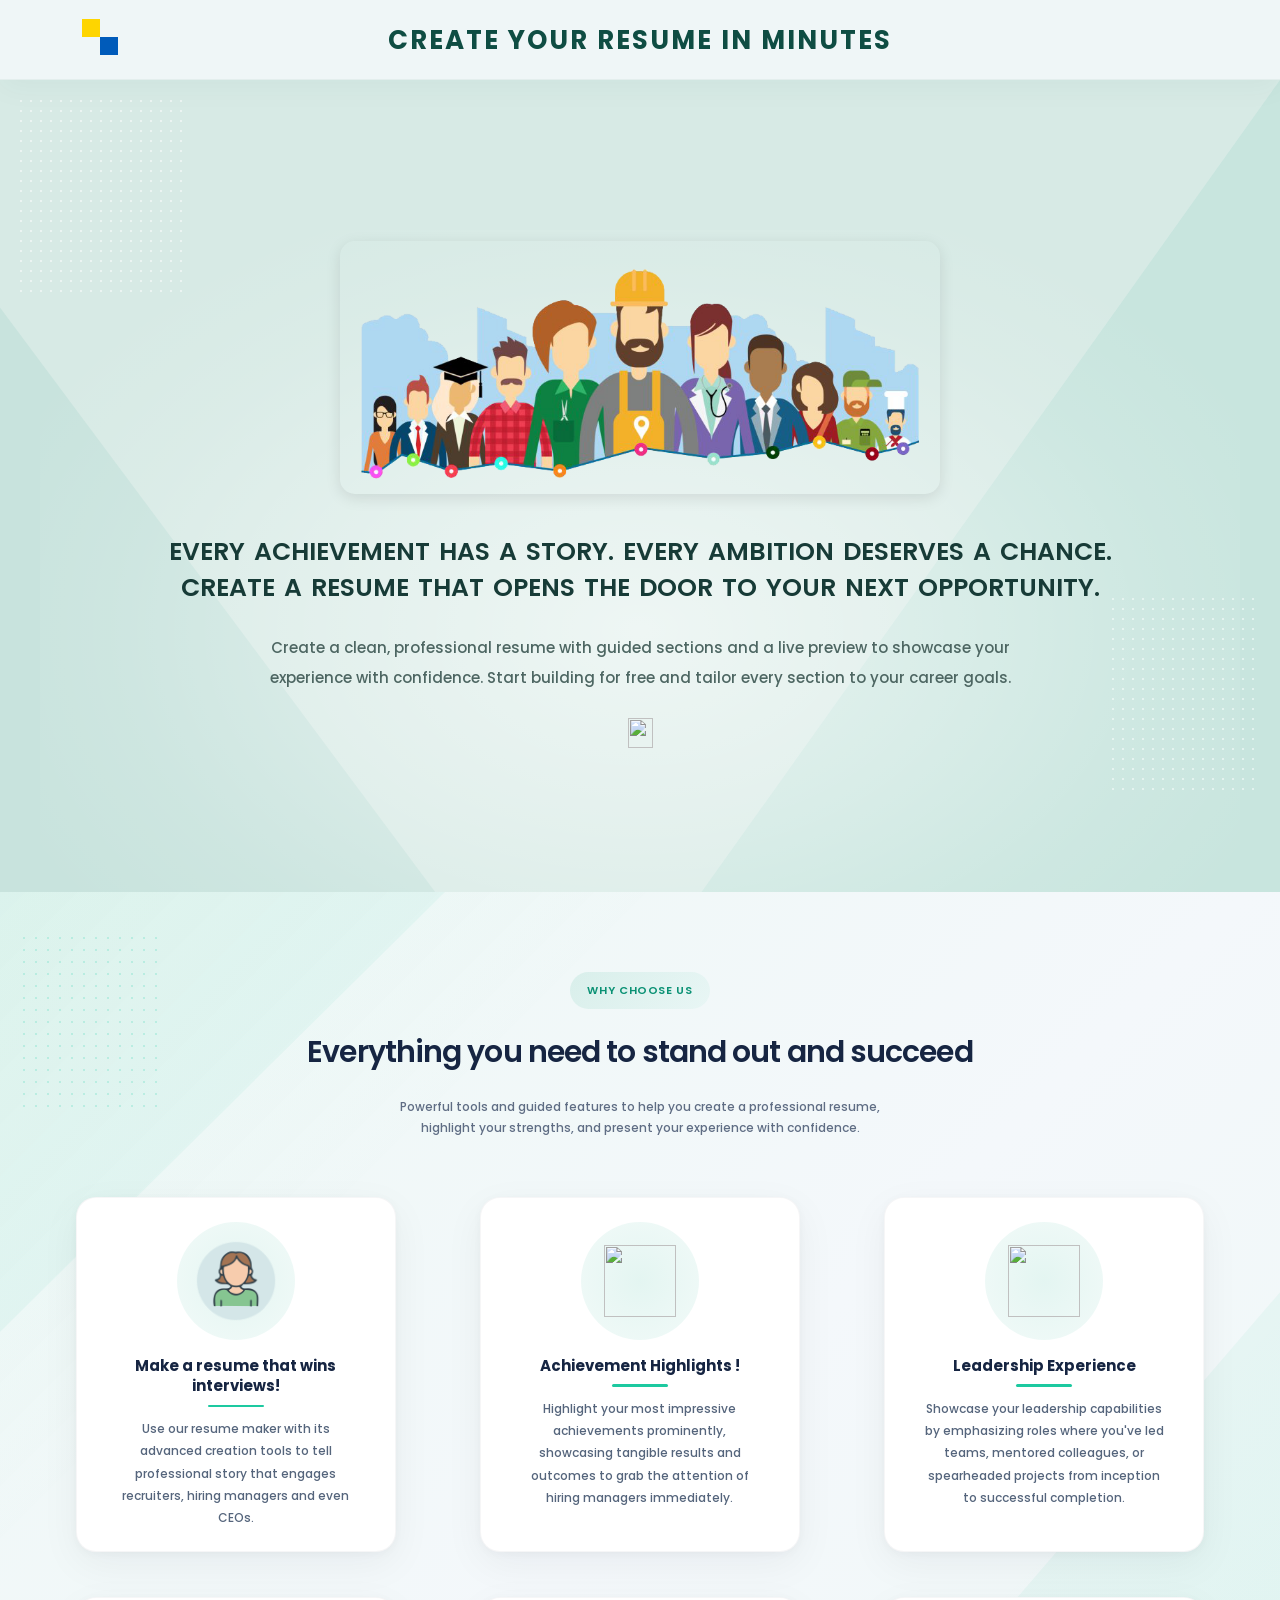
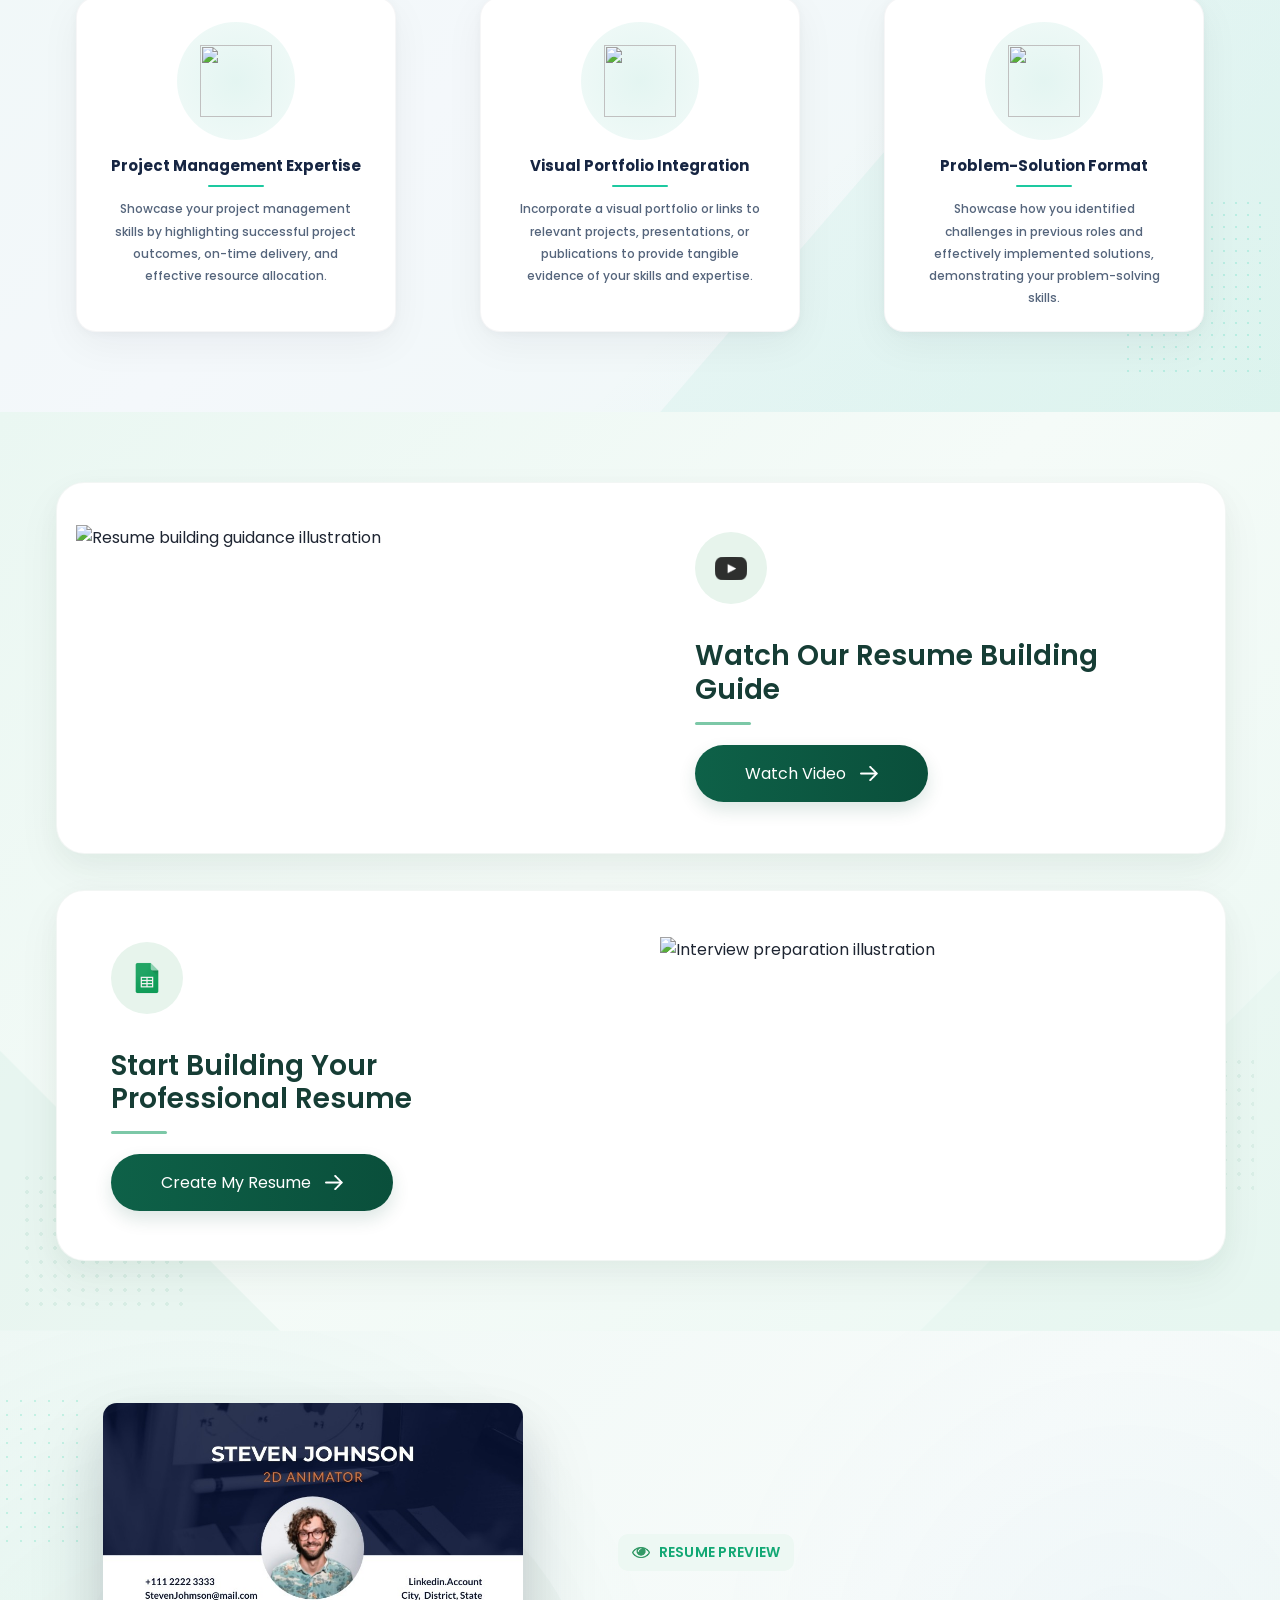
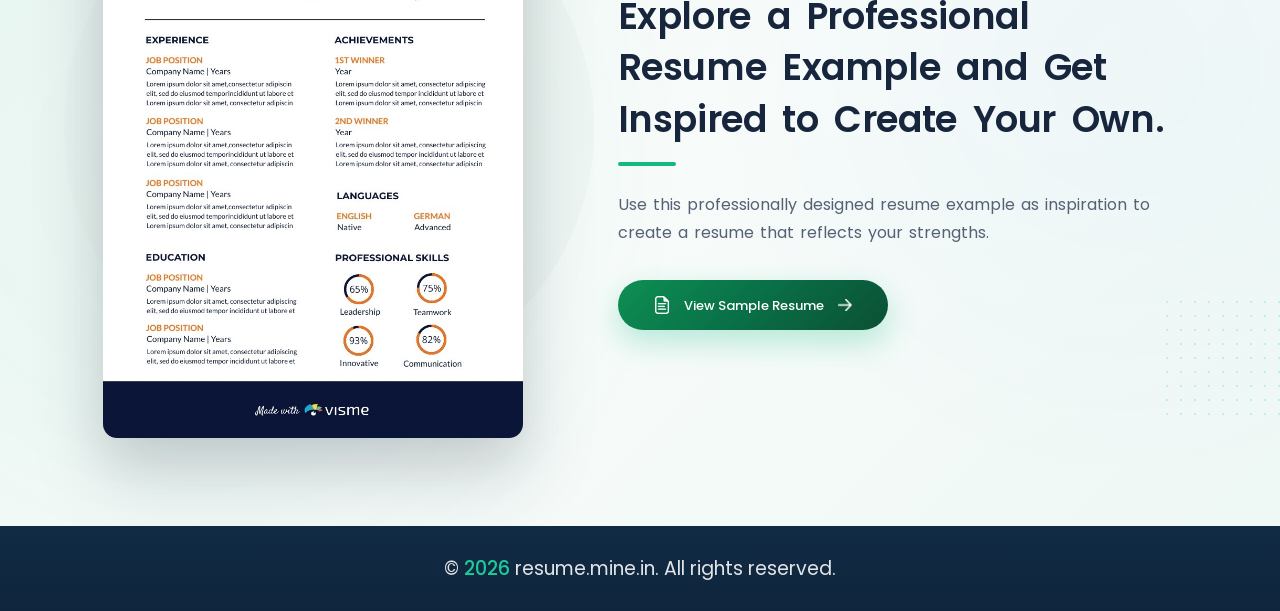
==== index.html @ cfafa951 "feat: upgrade HTML content to production level" ====
<!doctype html>
<html>
  <head>
    <meta charset="utf-8" />
    <meta http-equiv="X-UA-Compatible" content="IE=edge" />
    <title>Home Page</title>
    <meta name="description" content="" />
    <meta name="viewport" content="width=device-width, initial-scale=1" />
    <link rel="stylesheet" href="./css/main.css" />
    <link rel="icon" href="./assets/logoforcv.png" type="image/x-icon" />
  </head>

  <body>
    <nav class="navbar bg-white">
      <div class="container">
        <div class="navbar-content">
          <div class="brand-and-toggler">
            <div class="spinner"></div>

            <h6 class="text-uppercase">Create Your Resume in Minutes</h6>

            <!-- <a href="index.html" class="navbar-brand">
              <img
                src="https://cdn4.iconfinder.com/data/icons/staff-management-vol-1/72/34-512.png"
                alt=""
                class="navbar-brand-icon"
              />
              <span class="navbar-brand-text">See We Crafter</span>
            </a> -->
          </div>
        </div>
      </div>
    </nav>

    <header class="header bg-bright" id="header">
      <div class="header-dot-left"></div>

      <div class="header-dot-right"></div>
      <div class="container">
        <div class="header-content text-center">
          <img class="hero-image" src="./assets/Employment.png" />
          <h1 class="lg-title">
            Every achievement has a story. Every ambition deserves a chance.
            Create a resume that opens the door to your next opportunity.
          </h1>
          <p class="text-dark fs-18">
            Create a clean, professional resume with guided sections and a live
            preview to showcase your experience with confidence. Start building
            for free and tailor every section to your career goals.
          </p>
          <img
            class="scroll"
            src="https://cdn1.iconfinder.com/data/icons/downloads-3/32/downloads-03-512.png"
          />
        </div>
      </div>
    </header>

    <div class="section-two bg-bright">
      <div class="section-dots dots-top-left"></div>
      <div class="section-dots dots-bottom-right"></div>

      <div class="section-shape shape-top-left"></div>
      <div class="section-shape shape-bottom-right"></div>

      <div class="container">
        <div class="section-two-content">
          <div class="section-heading">
            <span class="section-badge1"> WHY CHOOSE US </span>

            <h2 class="section-title">
              Everything you need to stand out and succeed
            </h2>

            <p class="section-description">
              Powerful tools and guided features to help you create a
              professional resume, highlight your strengths, and present your
              experience with confidence.
            </p>
          </div>
          <div class="section-items">
            <div class="section-item">
              <div class="section-item-icon">
                <!-- src="https://pngimg.com/uploads/cv/cv_PNG1.png" -->
                <img
                  class="womenprofile"
                  src="./assets/womenprofile.png"
                  alt="Resume illustration"
                />
              </div>

              <h5 class="section-item-title">
                Make a resume that wins interviews!
              </h5>

              <span class="section-item-divider"></span>

              <p class="text">
                Use our resume maker with its advanced creation tools to tell
                professional story that engages recruiters, hiring managers and
                even CEOs.
              </p>
            </div>

            <div class="section-item">
              <div class="section-item-icon">
                <img
                  src="https://static.vecteezy.com/system/resources/previews/023/985/122/original/medal-award-cartoon-cute-isolated-clipart-free-png.png"
                  alt=""
                />
              </div>
              <h5 class="section-item-title">Achievement Highlights !</h5>
              <span class="section-item-divider"></span>
              <p class="text">
                Highlight your most impressive achievements prominently,
                showcasing tangible results and outcomes to grab the attention
                of hiring managers immediately.
              </p>
            </div>

            <div class="section-item">
              <div class="section-item-icon">
                <img
                  src="https://images.vexels.com/media/users/3/153943/isolated/preview/2ca54eb4eab7771602ad89004828b66a-team-leadership-icon-by-vexels.png"
                  alt=""
                />
              </div>
              <h5 class="section-item-title">Leadership Experience</h5>
              <span class="section-item-divider"></span>
              <p class="text">
                Showcase your leadership capabilities by emphasizing roles where
                you've led teams, mentored colleagues, or spearheaded projects
                from inception to successful completion.
              </p>
            </div>
            <div class="section-item">
              <div class="section-item-icon">
                <img
                  src="https://th.bing.com/th/id/R.c8d4fee72701290767f38676139a88f9?rik=YytBFJgCDyr7CA&riu=http%3a%2f%2faeroarts.co.uk%2fwp-content%2fuploads%2f2019%2f10%2fproject-icon.png&ehk=rWv5g5aiHV0DiI0QcaIPGwZpFT1T4onnOBEoG2nv8SI%3d&risl=&pid=ImgRaw&r=0"
                  alt=""
                />
              </div>
              <h5 class="section-item-title">Project Management Expertise</h5>
              <span class="section-item-divider"></span>
              <p class="text">
                Showcase your project management skills by highlighting
                successful project outcomes, on-time delivery, and effective
                resource allocation.
              </p>
            </div>
            <div class="section-item">
              <div class="section-item-icon">
                <img
                  src="https://clipartspub.com/images/boy-clipart-transparent-background-1.png"
                  alt=""
                />
              </div>
              <h5 class="section-item-title">Visual Portfolio Integration</h5>
              <span class="section-item-divider"></span>
              <p class="text">
                Incorporate a visual portfolio or links to relevant projects,
                presentations, or publications to provide tangible evidence of
                your skills and expertise.
              </p>
            </div>
            <div class="section-item">
              <div class="section-item-icon">
                <img
                  src="https://cdn-icons-png.flaticon.com/512/6487/6487594.png"
                  alt=""
                />
              </div>
              <h5 class="section-item-title">Problem-Solution Format</h5>
              <span class="section-item-divider"></span>
              <p class="text">
                Showcase how you identified challenges in previous roles and
                effectively implemented solutions, demonstrating your
                problem-solving skills.
              </p>
            </div>
          </div>
        </div>
      </div>
    </div>

    <section class="section-one">
      <div class="section-one-decoration">
        <span class="dots dots-left"></span>
        <span class="dots dots-right"></span>
        <span class="triangle triangle-left"></span>
        <span class="triangle triangle-right"></span>
      </div>
      <div class="container">
        <div class="section-one-grid">
          <!-- =========================
           TOP LEFT : Illustration
      ========================== -->
          <div class="top-left">
            <img
              src="https://i.pinimg.com/originals/95/04/d5/9504d55bc683793384ffcb512b676232.png"
              class="one"
              alt="Resume building guidance illustration"
            />
          </div>

          <!-- =========================
           TOP RIGHT : Content
      ========================== -->
          <div class="top-right">
            <!-- Video Badge -->
            <div class="section-badge">
              <!-- Place your downloaded VIDEO PLAY icon here -->
              <img
                src="assets/videologo.png"
                alt="Video Guidance"
                class="badge-icon"
              />
            </div>

            <h2 class="section-one-title">Watch Our Resume Building Guide</h2>

            <div class="section-divider"></div>

            <a
              href="https://youtu.be/y8YH0Qbu5h4?si=_UuaQJOXaXoAQzTB"
              class="btn btn-secondary"
            >
              Watch Video
            </a>
          </div>

          <!-- =========================
           BOTTOM LEFT : Content
      ========================== -->
          <div class="bottom-left">
            <!-- Resume Badge -->
            <div class="section-badge">
              <!-- Place your downloaded DOCUMENT icon here -->
              <img
                src="assets/file.png"
                alt="Resume Builder"
                class="badge-icon"
              />
            </div>

            <h3 class="section-one-subtitle">
              Start Building Your Professional Resume
            </h3>

            <div class="section-divider"></div>

            <a href="resume.html" class="btn btn-primary"> Create My Resume </a>
          </div>

          <!-- =========================
           BOTTOM RIGHT : Illustration
      ========================== -->
          <div class="bottom-right">
            <img
              src="https://th.bing.com/th/id/R.f53ac4bce57b61ee9e1de95817a565ce?rik=GbV2X9hhQOum1A&riu=http%3a%2f%2fclipart-library.com%2fnewhp%2fkissclipart-group-interview-clipart-job-interview-5fa4714ee19c282d.png&ehk=ZgWppFaLAt1qVVPVYLHT0Px06czZ%2fzUZTJ3z4uNRjyA%3d&risl=&pid=ImgRaw&r=0"
              class="two"
              alt="Interview preparation illustration"
            />
          </div>
        </div>
      </div>
    </section>

    <div class="final">
      <span class="resume-glow"></span>
      <div class="final-image">
        <img src="./assets/checkyy.png" alt="Resume Preview" />
      </div>

      <div class="final-content">
        <span class="preview-badge">
          <img
            class="preview-eye-icon"
            src="./assets/greeneye.png"
            alt=""
            aria-hidden="true"
          />
          Resume Preview
        </span>

        <h3>
          Explore a Professional Resume Example and Get Inspired to Create Your
          Own.
        </h3>

        <span class="title-line"></span>

        <p>
          Use this professionally designed resume example as inspiration to
          create a resume that reflects your strengths.
        </p>

        <a href="#" class="preview-btn">
          <img
            class="preview-file-icon"
            src="./assets/whitefileicon.png"
            alt=""
            aria-hidden="true"
          />

          <span>View Sample Resume</span>

          <img
            class="preview-arrow-icon"
            src="./assets/white-arrow.png"
            alt=""
            aria-hidden="true"
          />
        </a>
      </div>
    </div>

    <footer class="footer bg-dark">
      <div class="container">
        <div class="footer-content text-center">
          <p class="fs-15">
            &copy; <span class="footer-year">2026</span>
            <span>resume.mine.in</span>. All rights reserved.
          </p>
        </div>
      </div>
    </footer>
  </body>
</html>
---- css/main.css ----
@import url("https://fonts.googleapis.com/css2?family=Manrope:wght@200;300;400;500;600;700;800&family=Poppins:ital,wght@0,100;0,200;0,300;0,400;0,500;0,600;0,700;0,800;0,900;1,100;1,200;1,300;1,400;1,500;1,600;1,700;1,800;1,900&display=swap");
:root {
  --clr-blue: #1a91f0;
  --clr-blue-mid: #1170cd;
  --clr-blue-dark: #1a1c6a;
  --clr-white: #fff;
  --clr-bright: #eff2f9;
  --clr-dark: #1e2532;
  --clr-black: #000;
  --clr-grey: #656e83;
  --clr-green: #084c41;
  --clr-primary-gradient: linear-gradient(135deg, #1a91f0, #1170cd);
  --clr-secondary-gradient: linear-gradient(135deg, #ff9a9e, #fad0c4);
  --font-poppins: "Poppins", sans-serif;
  --font-manrope: "Manrope", sans-serif;
  --transition: all 300ms ease-in-out;
  --box-shadow: 0 4px 15px rgba(0, 0, 0, 0.1);
}

body {
  background-color: red;
}

* {
  padding: 0;
  margin: 0;
  box-sizing: border-box;
}

html {
  font-size: 10px;
}

body {
  font-size: 1.6rem;
  font-family: var(--font-poppins);
  background-color: var(--clr-bright);
  color: var(--clr-dark);
}

/* Chrome, Edge, Safari */
::-webkit-scrollbar {
  width: 8px;
}

::-webkit-scrollbar-track {
  background: #f2f2f2;
}

::-webkit-scrollbar-thumb {
  background: #7d7d7d;
  border-radius: 10px;
}

::-webkit-scrollbar-thumb:hover {
  background: #555;
}

/* Basic Element Styles */
button,
img,
a {
  border: none;
  background: none;
  outline: none;
  text-decoration: none;
  cursor: pointer;
}

button,
a {
  display: inline-block;
  padding: 1rem 2rem;
  border-radius: 4px;
  transition: var(--transition);
  font-family: var(--font-poppins);
}

img {
  max-width: 100%;
  display: block;
  transition: transform 0.5s ease;
}

img:hover {
  transform: scale(1.05);
}

a:hover,
button:hover {
  transform: translateY(-2px);
}

/* Text Styles */
.text-blue {
  color: var(--clr-blue);
}

.text-blue-mid {
  color: var(--clr-blue-mid);
}

.text-blue-dark {
  color: var(--clr-blue-dark);
}

.text-bright {
  color: var(--clr-bright);
}

.text-dark {
  color: var(--clr-dark);
}

.text-grey {
  color: var(--clr-grey);
}

.text-white {
  color: var(--clr-white);
}

/* Backgrounds */
.bg-primary {
  background: var(--clr-primary-gradient);
}

.bg-secondary {
  background: var(--clr-secondary-gradient);
}

.bg-dark {
  background-color: var(--clr-dark);
}

.bg-bright {
  background-color: var(--clr-bright);
}

.bg-white {
  background: var(--clr-white);
}

.bg-black {
  background-color: var(--clr-black);
}

.bg-green {
  background-color: var(--clr-green);
}

.text-center {
  text-align: center;
}

.text-uppercase {
  text-transform: uppercase;
}

.text-lowercase {
  text-transform: lowercase;
}

.text-capitalize {
  text-transform: capitalize;
}

.fw-2 {
  font-weight: 200;
}

.fw-3 {
  font-weight: 300;
}

.fw-4 {
  font-weight: 400;
}

.fw-5 {
  font-weight: 500;
}

.fw-6 {
  font-weight: 600;
}

.fw-7 {
  font-weight: 700;
}

.fw-8 {
  font-weight: 800;
}

.fs-14 {
  font-size: 1.4rem;
}

.fs-18 {
  font-size: 1.8rem;
}

.fs-24 {
  font-size: 2.4rem;
}

.fs-37 {
  font-size: 3.7rem;
}

.ls-1 {
  letter-spacing: 0.1rem;
}

.ls-2 {
  letter-spacing: 0.2rem;
}

/* Utility Classes */
.container {
  max-width: 1200px;
  margin: 0 auto;
  padding: 0 1.6rem;
}
@media screen and (max-width: 1000px) {
  .container {
    max-width: 1000px;
  }
}

.box-shadow {
  box-shadow: var(--box-shadow);
}

.radius-4 {
  border-radius: 4px;
}

.transition {
  transition: var(--transition);
}

/* Navbar */
/* ==========================================
   NAVBAR
========================================== */
.navbar {
  height: 80px;
  display: flex;
  align-items: center;
  background: #eff6f7;
  box-shadow: 0 8px 30px rgba(15, 77, 67, 0.04);
  border-bottom: 1px solid rgba(15, 77, 67, 0.05);
  position: relative;
  z-index: 100;
}
.navbar .container {
  width: 100%;
  padding-inline: 42px;
}
.navbar .navbar-content {
  width: 100%;
}
@media screen and (max-width: 1000px) {
  .navbar {
    height: 80px;
  }
  .navbar .container {
    padding-inline: 28px;
  }
}

.brand-and-toggler {
  display: grid;
  grid-template-columns: 1fr auto 1fr;
  align-items: center;
  width: 100%;
}

.navbar-brand {
  grid-column: 3;
  justify-self: end;
  display: flex;
  align-items: center;
  gap: 12px;
  text-decoration: none;
}

.text-span {
  font-weight: 500;
}

.text-uppercase {
  grid-column: 2;
  justify-self: center;
  margin: 0;
  font-size: 26px;
  font-weight: 700;
  letter-spacing: 2px;
  text-transform: uppercase;
  color: #0f4d43;
  line-height: 1;
  transition: color 0.25s ease, transform 0.25s ease;
  cursor: pointer;
}
.text-uppercase:hover {
  color: #0c6354;
  transform: translateY(-1px);
}
@media screen and (max-width: 1000px) {
  .text-uppercase {
    font-size: 16px;
    letter-spacing: 1.5px;
  }
}

.navbar-brand-icon {
  width: 36px;
  height: 33px;
  object-fit: contain;
  flex-shrink: 0;
  transition: transform 0.3s ease;
}

.navbar-brand:hover .navbar-brand-icon {
  transform: translateY(-2px);
}

.navbar .brand-and-toggler .spinner {
  --size: 18px;
  --first-block-clr: #005bba;
  --second-block-clr: #fed500;
  --clr: #111;
  width: 42px;
  height: 42px;
  position: relative;
  display: flex;
  align-items: center;
  justify-content: center;
  grid-column: 1;
  grid-row: 1;
  justify-self: start;
}

.spinner::after,
.spinner::before {
  box-sizing: border-box;
  position: absolute;
  content: "";
  width: var(--size);
  height: var(--size);
}

.spinner::before {
  top: var(--size);
  left: var(--size);
  animation: up 2.4s cubic-bezier(0, 0, 0.24, 1.21) infinite;
  background: var(--first-block-clr);
}

.spinner::after {
  top: 0;
  left: 0;
  background: var(--second-block-clr);
  animation: down 2.4s cubic-bezier(0, 0, 0.24, 1.21) infinite;
}

@keyframes down {
  0%, 100% {
    transform: none;
  }
  25% {
    transform: translateX(100%);
  }
  50% {
    transform: translateX(100%) translateY(100%);
  }
  75% {
    transform: translateY(100%);
  }
}
@keyframes up {
  0%, 100% {
    transform: none;
  }
  25% {
    transform: translateX(-100%);
  }
  50% {
    transform: translateX(-100%) translateY(-100%);
  }
  75% {
    transform: translateY(-100%);
  }
}
.navbar-brand-text {
  font-size: 17px;
  font-weight: 510;
  color: #143f37;
  letter-spacing: 0.2px;
  transition: color 0.25s ease;
  white-space: nowrap;
}

.navbar-brand:hover .navbar-brand-text {
  color: #0b5c4f;
}

.navbar .navbar-toggler-btn {
  display: flex;
  flex-direction: column;
  justify-content: space-between;
  height: 16.5px;
  width: 25px;
}

.navbar .navbar-toggler-btn .bar {
  height: 2px;
  background: var(--clr-blue);
}

.navbar .navbar-toggler-btn:hover .bar {
  background: var(--clr-dark);
}

/* Header */
/* ==========================================
   HERO / HEADER
========================================== */
/* ==========================================================
   HEADER
========================================================== */
.header {
  position: relative;
  overflow: hidden;
  display: flex;
  justify-content: center;
  align-items: center;
  min-height: calc(100vh - 88px);
  padding: 1.5rem 2rem 0;
  isolation: isolate;
  background: #d7eae5;
}
@media screen and (max-width: 1000px) {
  .header {
    min-height: auto;
    padding: 2rem 1rem 0;
  }
}

.header::before {
  content: "";
  position: absolute;
  left: 0;
  bottom: 0;
  width: 34%;
  height: 72%;
  background: rgba(144, 201, 190, 0.22);
  clip-path: polygon(0 100%, 0 0, 100% 100%);
  z-index: 0;
}

.header::after {
  content: "";
  position: absolute;
  top: 0;
  right: 0;
  width: 47%;
  height: 104%;
  background: rgba(118, 201, 187, 0.16);
  clip-path: polygon(100% 0, 0 100%, 100% 100%);
  z-index: 0;
}

.header-dot-left {
  position: absolute;
  top: 16px;
  left: 16px;
  width: 170px;
  height: 200px;
  background-image: radial-gradient(rgba(255, 255, 255, 0.55) 1.3px, transparent 1.3px);
  background-size: 10px 10px;
  opacity: 0.9;
  pointer-events: none;
  z-index: 1;
}

.header-dot-right {
  position: absolute;
  right: 22px;
  bottom: 98px;
  width: 150px;
  height: 200px;
  background-image: radial-gradient(rgba(255, 255, 255, 0.55) 1.3px, transparent 1.3px);
  background-size: 10px 10px;
  opacity: 0.9;
  pointer-events: none;
  z-index: 1;
}

.header .header-content {
  position: relative;
  z-index: 2;
  display: flex;
  flex-direction: column;
  align-items: center;
}

.header-content::before {
  content: "";
  position: absolute;
  left: 50%;
  top: 6%;
  transform: translateX(-50%);
  width: 1200px;
  height: 800px;
  background: radial-gradient(ellipse at center, rgba(255, 255, 255, 0.52) 0%, rgba(255, 255, 255, 0.24) 42%, rgba(255, 255, 255, 0.08) 66%, transparent 82%);
  z-index: -1;
  pointer-events: none;
}

.scroll {
  background: none;
  width: 25px;
  height: 30px;
  margin-top: 2.5rem;
  margin-bottom: 1.5rem;
  cursor: pointer;
}
@media screen and (max-width: 1000px) {
  .scroll {
    display: none;
  }
}

.header .header-content {
  position: relative;
  z-index: 2;
  display: flex;
  flex-direction: column;
  align-items: center;
  width: 100%;
  padding-top: 3.5rem;
  padding-bottom: 3rem;
}
@media screen and (max-width: 1000px) {
  .header .header-content {
    padding-top: 2.5rem;
  }
}

.header-content::before {
  background: radial-gradient(ellipse at center, rgba(255, 255, 255, 0.58) 0%, rgba(255, 255, 255, 0.3) 38%, rgba(255, 255, 255, 0.1) 62%, transparent 82%);
}

.header h1 {
  max-width: 950px;
  margin: 0 auto 2.8rem;
  font-size: clamp(1.5rem, 3vw, 2.5rem);
  line-height: 1.42;
  font-weight: 530;
  letter-spacing: -0.4;
  word-spacing: 3px;
  text-transform: uppercase;
  color: #173b37;
}

.header .hero-image {
  display: flex;
  position: relative;
  margin-bottom: 4rem;
  max-width: 600px;
  width: 100%;
  background: white;
  background: transparent;
  margin-top: 1.2rem;
  border-radius: 15px;
  box-shadow: var(--box-shadow);
  transition: transform 0.35s ease, box-shadow 0.35s ease;
}
.header .hero-image:hover {
  transform: translateY(-3px);
  box-shadow: 0 32px 70px rgba(39, 74, 63, 0.16);
}
.header .hero-image {
  cursor: pointer;
}
@media screen and (max-width: 1000px) {
  .header .hero-image {
    width: 390px;
    left: 0;
    top: 0;
    bottom: 0;
    position: relative;
    margin-bottom: 120px;
  }
}

.header p {
  max-width: 800px;
  margin: 0 auto;
  font-size: 1.5rem;
  line-height: 2;
  color: #4d6662;
  font-weight: 420;
}

.header h3 {
  color: rgb(100, 112, 92);
  font-size: 20px;
  position: relative;
  left: 450px;
}

/* Buttons */
/* Section One */
/* ==========================
   Section One
========================== */
/* ======================================================
   SECTION ONE
====================================================== */
.section-one {
  position: relative;
  overflow: hidden;
  padding: 7rem 0;
  background: linear-gradient(135deg, #eaf7f2 0%, #f5fbf8 48%, #ebf8f3 100%), radial-gradient(circle at 12% 18%, rgba(191, 229, 216, 0.68), transparent 34%), radial-gradient(circle at 88% 72%, rgba(210, 236, 225, 0.46), transparent 32%);
}
@media screen and (max-width: 1000px) {
  .section-one {
    padding: 6rem 0;
  }
}

/* ======================================================
   Trinagle
====================================================== */
.triangle-left,
.triangle-right {
  position: absolute;
  pointer-events: none;
  z-index: 0;
}

.triangle-left {
  left: 0;
  bottom: 0;
  width: 280px;
  height: 280px;
  background: rgba(214, 236, 229, 0.38);
  clip-path: polygon(0 100%, 0 0, 100% 100%);
}

.triangle-right {
  position: absolute;
  right: 0;
  bottom: 0;
  width: 360px;
  height: 360px;
  background: rgba(223, 242, 235, 0.42);
  clip-path: polygon(100% 100%, 0 100%, 100% 0);
  pointer-events: none;
  z-index: 0;
}

/* ======================================================
   Dot Decorations
====================================================== */
.dots-left,
.dots-right {
  position: absolute;
  pointer-events: none;
  background-image: radial-gradient(rgba(182, 220, 205, 0.55) 1.6px, transparent 1.6px);
  background-size: 14px 14px;
  opacity: 0.8;
}

.dots-left {
  left: 20px;
  bottom: 20px;
  width: 170px;
  height: 140px;
}

.dots-right {
  right: 2%;
  top: 70%;
  width: 190px;
  height: 145px;
}

/* ======================================================
   GRID LAYOUT
====================================================== */
.section-one-grid {
  display: grid;
  grid-template-columns: repeat(2, minmax(0, 1fr));
  grid-template-areas: "image video" "resume interview";
  gap: 4rem 0;
  position: relative;
  z-index: 2;
}

/* ==========================================
   Single Floating Cards
========================================== */
.section-one-grid::before,
.section-one-grid::after {
  content: "";
  position: absolute;
  left: 0;
  width: 100%;
  background: #fff;
  border: 1px solid rgba(230, 238, 234, 0.5);
  border-radius: 28px;
  box-shadow: 0 18px 45px rgba(26, 54, 45, 0.05), 0 8px 24px rgba(26, 54, 45, 0.03);
  z-index: 1;
}

.section-one-grid::before {
  top: 0;
  height: calc(50% - 2rem);
}

.section-one-grid::after {
  bottom: 0;
  height: calc(50% - 2rem);
}

.top-left,
.top-right,
.bottom-left,
.bottom-right {
  position: relative;
  z-index: 2;
}

.top-left,
.bottom-right {
  position: relative;
  display: flex;
  align-items: flex-start;
  justify-content: flex-start;
  text-align: left;
  padding: 3.5rem 2rem;
  overflow: hidden;
  z-index: 2;
}

.top-left,
.top-right,
.bottom-left,
.bottom-right {
  transition: transform 0.35s ease, box-shadow 0.35s ease;
}

.top-left {
  grid-area: image;
}

.top-right {
  grid-area: video;
}

.bottom-left {
  grid-area: resume;
}

.bottom-right {
  grid-area: interview;
}

/* ======================================================
   CONTENT LAYOUT
====================================================== */
.top-right,
.bottom-left {
  display: flex;
  flex-direction: column;
  justify-content: center;
  gap: 1.5rem;
  padding: 5rem 5.5rem;
}

.top-right {
  align-items: flex-start;
  text-align: left;
}

.bottom-left {
  align-items: flex-start;
}

/* ======================================================
   TYPOGRAPHY
====================================================== */
.section-one-title,
.section-one-subtitle {
  font-size: 2.8rem;
  line-height: 1.2;
  font-weight: 600;
  color: #163d35;
  max-width: 430px;
}

/* ======================================================
   IMAGES
====================================================== */
.top-left img,
.bottom-right img {
  width: 100%;
  max-width: 560px;
  height: auto;
  object-fit: contain;
}

.top-left:hover img,
.bottom-right:hover img {
  transform: scale(1.05);
}

.one {
  transform: translateY(8px);
}

.two {
  transform: translateY(10px);
}

.top-left:hover .one,
.bottom-right:hover .two {
  transform: translateY(8px) scale(1.05);
}

.section-badge {
  width: 72px;
  height: 72px;
  display: flex;
  align-items: center;
  justify-content: center;
  border-radius: 50%;
  background: #e7f4ec;
  margin-bottom: 2rem;
}

.section-divider {
  width: 56px;
  height: 3px;
  background: #7cc8a7;
  border-radius: 10px;
  margin: 0;
}

.badge-icon {
  width: 32px;
  height: 32px;
  object-fit: contain;
}

/* ======================================================
   BUTTON SPACING
====================================================== */
/* ======================================================
   BUTTON SPACING
====================================================== */
.top-right .btn,
.bottom-left .btn {
  margin-top: 0.5rem;
}

/* ======================================================
   TEMPORARY BUTTON STYLES
   (Move into global button system later)
====================================================== */
.btn {
  display: inline-flex;
  align-items: center;
  justify-content: center;
  gap: 1.4rem;
}

.btn::after {
  content: "";
  width: 18px;
  height: 18px;
  background: url("../assets/white-arrow.png") center/contain no-repeat;
  flex-shrink: 0;
  transition: transform 0.3s ease;
}

.btn:hover::after {
  transform: translateX(4px);
}

.btn-primary,
.btn-secondary {
  padding: 16px 50px;
  color: #fff;
  border: none;
  border-radius: 999px;
  background: linear-gradient(90deg, #0e6148 0%, #0a4f3b 100%);
  box-shadow: 0 8px 18px rgba(10, 79, 59, 0.14);
  transition: background 0.3s ease, transform 0.3s ease, box-shadow 0.3s ease;
}

.btn-primary:hover,
.btn-secondary:hover {
  background: linear-gradient(90deg, #0b563f 0%, #084432 100%);
  transform: translateY(-2px);
  box-shadow: 0 12px 24px rgba(10, 79, 59, 0.2);
}

/* ======================================================
   RESPONSIVE
====================================================== */
@media screen and (max-width: 1000px) {
  .btn-primary,
  .btn-secondary {
    padding: 14px 36px;
    font-size: 1rem;
    border-radius: 32px;
  }
}
/* Section Two */
/*========================================
========================================*/
.section-heading {
  position: relative;
  z-index: 2;
  margin-bottom: 1rem;
}

.section-badge1 {
  display: inline-flex;
  align-items: center;
  justify-content: center;
  padding: 1rem 1.7rem;
  margin-bottom: 2.6rem;
  border-radius: 999px;
  background: linear-gradient(135deg, rgba(71, 183, 153, 0.14), rgba(85, 214, 180, 0.06));
  color: #0a9174;
  font-size: 1.1rem;
  font-weight: 600;
  letter-spacing: 0.06em;
  text-transform: uppercase;
}

.section-title {
  max-width: 760px;
  margin: 0 auto 1.3rem;
  margin-bottom: 2.6rem;
  font-size: 3rem;
  line-height: 1.15;
  font-weight: 600;
  letter-spacing: -0.03em;
  color: #162542;
}

.section-description {
  max-width: 500px;
  margin: 0 auto 4.8rem;
  font-weight: 500;
  color: #000;
  font-size: 1.2rem;
  line-height: 1.8;
  color: #5f6d84;
  margin-bottom: 5.8rem;
}

.section-two {
  position: relative;
  overflow: hidden;
  width: 100%;
  padding: 8rem 0;
  text-align: center;
  color: var(--clr-dark);
  /* Premium background */
  background: linear-gradient(135deg, #edf8f5 0%, #f4f8fb 52%, #eef8f6 100%), linear-gradient(135deg, rgba(94, 191, 160, 0.05) 0%, transparent 32%), linear-gradient(315deg, rgba(94, 191, 160, 0.05) 0%, transparent 34%);
}

.section-two::before {
  content: "";
  position: absolute;
  inset: 0;
  pointer-events: none;
  background: linear-gradient(135deg, rgba(98, 214, 176, 0.05) 0%, transparent 28%), linear-gradient(315deg, rgba(98, 214, 176, 0.05) 0%, transparent 30%);
  z-index: 0;
}

.section-two .container {
  position: relative;
  z-index: 2;
}

.section-two .section-items {
  display: grid;
  grid-template-columns: repeat(3, 1fr);
  gap: 4.5rem;
  align-items: stretch;
}
@media screen and (max-width: 1000px) {
  .section-two .section-items {
    grid-template-columns: repeat(2, 1fr);
    gap: 2rem;
  }
}

.section-two .section-item {
  position: relative;
  width: 100%;
  max-width: 320px;
  margin: 0 auto;
  display: flex;
  flex-direction: column;
  align-items: center;
  padding: 2.4rem 2.3rem 2.2rem;
  background: #ffffff;
  border-radius: 20px;
  border: 1px solid rgba(24, 38, 67, 0.04);
  box-shadow: 0 12px 40px rgba(15, 23, 42, 0.05), 0 2px 10px rgba(15, 23, 42, 0.03);
  transition: transform 0.35s ease, box-shadow 0.35s ease, border-color 0.35s ease;
  overflow: hidden;
}
@media screen and (max-width: 1000px) {
  .section-two .section-item {
    max-width: 100%;
    padding: 2.3rem 1.8rem;
  }
}

.section-two .section-item:hover {
  transform: translateY(-8px);
  border-color: rgba(33, 181, 146, 0.12);
  box-shadow: 0 22px 60px rgba(15, 23, 42, 0.09), 0 6px 20px rgba(15, 23, 42, 0.05);
}

.section-two .section-item-icon {
  width: 118px;
  height: 118px;
  margin: 0 auto 1.6rem;
  display: flex;
  align-items: center;
  justify-content: center;
  border-radius: 50%;
  background: radial-gradient(circle, rgba(84, 193, 170, 0.16) 0%, rgba(84, 193, 170, 0.1) 70%, rgba(84, 193, 170, 0.06) 100%);
}

.section-two .section-item-icon .womenprofile {
  width: 170px;
  height: 170px;
  object-fit: contain;
  display: block;
}

.section-two .section-item-icon img {
  width: 72px;
  height: 72px;
  object-fit: contain;
  display: block;
}

.section-two .section-item-title {
  position: relative;
  margin-bottom: 2.2rem;
  color: #162542;
  font-size: 1.5rem;
  font-weight: 640;
  line-height: 1.35;
}

.section-two .section-item-title::after {
  content: "";
  position: absolute;
  left: 50%;
  bottom: -1.1rem;
  transform: translateX(-50%);
  width: 56px;
  height: 2.5px;
  border-radius: 999px;
  background: #1dc9a0;
}

.section-two .section-item .text {
  max-width: 245px;
  font-size: 1.2rem;
  line-height: 1.85;
  font-weight: 500;
  color: #55657c;
  margin: 0;
}

.section-shape {
  position: absolute;
  pointer-events: none;
  z-index: 0;
}

.shape-top-left {
  top: 0;
  left: 0;
  width: 445px;
  height: 440px;
  background: rgba(77, 197, 165, 0.07);
  clip-path: polygon(0 0, 100% 0, 0 100%);
}

.shape-bottom-right {
  right: 0;
  bottom: 0;
  width: 620px;
  height: 720px;
  background: rgba(77, 197, 165, 0.07);
  clip-path: polygon(100% 0, 100% 100%, 0 100%);
}

.section-dots {
  position: absolute;
  width: 140px;
  height: 180px;
  pointer-events: none;
  opacity: 0.45;
  background-image: radial-gradient(rgba(74, 218, 185, 0.55) 1.3px, transparent 1.3px);
  background-size: 12px 12px;
  z-index: 0;
}

.dots-top-left {
  left: 18px;
  top: 40px;
}

.dots-bottom-right {
  right: 18px;
  bottom: 35px;
}

.final-image {
  position: relative;
  z-index: 2;
}

.final {
  position: relative;
  overflow: hidden;
  display: flex;
  justify-content: center;
  align-items: center;
  gap: 9.5rem;
  padding: 8rem 8%;
  isolation: isolate;
  background: radial-gradient(circle at 15% 55%, rgba(16, 185, 129, 0.05) 0%, rgba(16, 185, 129, 0.035) 22%, transparent 42%), radial-gradient(circle at 88% 42%, rgba(59, 130, 246, 0.03) 0%, transparent 35%), linear-gradient(135deg, #eff8f5 0%, #f7fbfa 55%, #eef8f5 100%);
  position: relative;
  isolation: isolate;
}

.resume-glow {
  position: absolute;
  width: 530px;
  height: 530px;
  left: 5%;
  top: 50%;
  transform: translateY(-50%);
  border-radius: 50%;
  background: #e4efea;
  z-index: 1;
  opacity: 0.45;
  pointer-events: none;
}

.final::before {
  content: "";
  position: absolute;
  left: 0%;
  top: 8%;
  width: 90px;
  height: 150px;
  background-image: radial-gradient(rgba(134, 231, 203, 0.9) 1.3px, transparent 1.3px);
  background-size: 14px 14px;
  opacity: 0.45;
  z-index: 0;
}

.final::after {
  content: "";
  position: absolute;
  right: 0%;
  bottom: 14%;
  width: 120px;
  height: 120px;
  opacity: 0.45;
  background-image: radial-gradient(#86e7cb 1.5px, transparent 1.5px);
  background-size: 14px 14px;
  z-index: -1;
}

.final-image img {
  flex: 0 0 420px;
  position: relative;
  z-index: 1;
  transform: translateY(-8px);
  width: 100%;
  max-width: 420px;
  height: auto;
  border-radius: 14px;
  box-shadow: 0 20px 45px rgba(15, 23, 42, 0.08), 0 40px 80px rgba(15, 23, 42, 0.14);
  transition: 0.35s ease;
}

.final-content {
  max-width: 560px;
  position: relative;
  z-index: 2;
}

.preview-badge {
  display: inline-flex;
  align-items: center;
  gap: 0.6rem;
  padding: 0.8rem 1.4rem;
  border-radius: 10px;
  background: #edf8f3;
  color: #12a874;
  font-size: 1.4rem;
  font-weight: 600;
  letter-spacing: 0.02em;
  text-transform: uppercase;
  margin-bottom: 2rem;
}

.preview-badge > .preview-eye-icon {
  width: 18px !important;
  height: 18px !important;
  display: block;
  object-fit: contain;
  flex-shrink: 0;
  margin-right: 0.3rem;
  margin-bottom: 0.1rem;
}

.preview-file-icon {
  width: 18px;
  height: 18px;
  display: block;
  object-fit: contain;
  flex-shrink: 0;
  margin-right: 0.4rem;
}

.preview-arrow-icon {
  width: 14px;
  height: 14px;
  display: block;
  object-fit: contain;
  flex-shrink: 0;
  margin-left: 0.5rem;
  transition: transform 0.35s ease;
}

.preview-btn:hover .preview-arrow-icon {
  transform: translateX(4px);
}

.preview-badge i {
  font-size: 0.9rem;
}

.final-content h3 {
  font-size: 3.65rem;
  font-weight: 600;
  line-height: 1.4;
  letter-spacing: -0.01em;
  word-spacing: 7px;
  color: #18263d;
  max-width: 650px;
  margin-bottom: 1.7rem;
}

.title-line {
  display: block;
  width: 58px;
  height: 4px;
  border-radius: 50px;
  background: #12b981;
  margin-bottom: 2.5rem;
}

.final-content p {
  max-width: 540px;
  font-size: 1.6rem;
  word-spacing: 2px;
  line-height: 1.8;
  color: #556274;
  margin-bottom: 3.2rem;
}

.final-content {
  display: flex;
  flex-direction: column;
  align-items: flex-start;
  padding-top: 0.8rem;
}

.preview-btn span {
  font-size: 1.3rem;
  font-weight: 500;
  line-height: 1;
}

.preview-btn {
  display: inline-flex;
  align-items: center;
  justify-content: center;
  gap: 0.9rem;
  width: 270px;
  height: 50px;
  border-radius: 999px;
  background: linear-gradient(135deg, #0e8f53 0%, #097248 45%, #0b5034 100%);
  color: #fff;
  text-decoration: none;
  font-size: 1.12rem;
  font-weight: 600;
  box-shadow: 0 12px 30px rgba(16, 185, 129, 0.28);
  transition: all 0.35s ease;
}

.preview-btn:hover {
  transform: translateY(-3px);
  box-shadow: 0 18px 36px rgba(16, 185, 129, 0.35);
}

.preview-btn i:first-child {
  font-size: 1rem;
}

.preview-btn i:last-child {
  margin-left: 0.4rem;
  transition: transform 0.3s ease;
}

.preview-btn:hover i:last-child {
  transform: translateX(4px);
}

@media screen and (max-width: 1000px) {
  .final {
    flex-direction: column;
    text-align: center;
    gap: 3rem;
  }
  .final img {
    max-width: 320px;
  }
  .final h3 {
    font-size: 2rem;
    max-width: 90%;
  }
}
/* Footer */
.footer {
  padding: 2.8rem 0;
  background: linear-gradient(180deg, #112b44 0%, #0f253d 100%);
  color: rgba(255, 255, 255, 0.88);
  overflow: hidden;
}

.footer-content p {
  margin: 0;
  font-size: 1.9rem;
  color: rgba(255, 255, 255, 0.88);
  font-weight: 400;
}
@media screen and (max-width: 1000px) {
  .footer-content p {
    font-size: 1.2rem;
  }
}

.footer-year {
  color: #1ec99b;
  font-weight: 500;
}

/*Media Queries */
@media (max-width: 768px) {
  .navbar .navbar-toggler-btn {
    display: block;
  }
  .header {
    padding: 4rem 2rem;
  }
  .header h1 {
    font-size: 2rem;
  }
  .header p {
    font-size: 1.6rem;
  }
  .section-one {
    flex-direction: column;
    text-align: center;
  }
  .section-one .section-one-l {
    margin-bottom: 2rem;
  }
}

/*# sourceMappingURL=main.css.map */
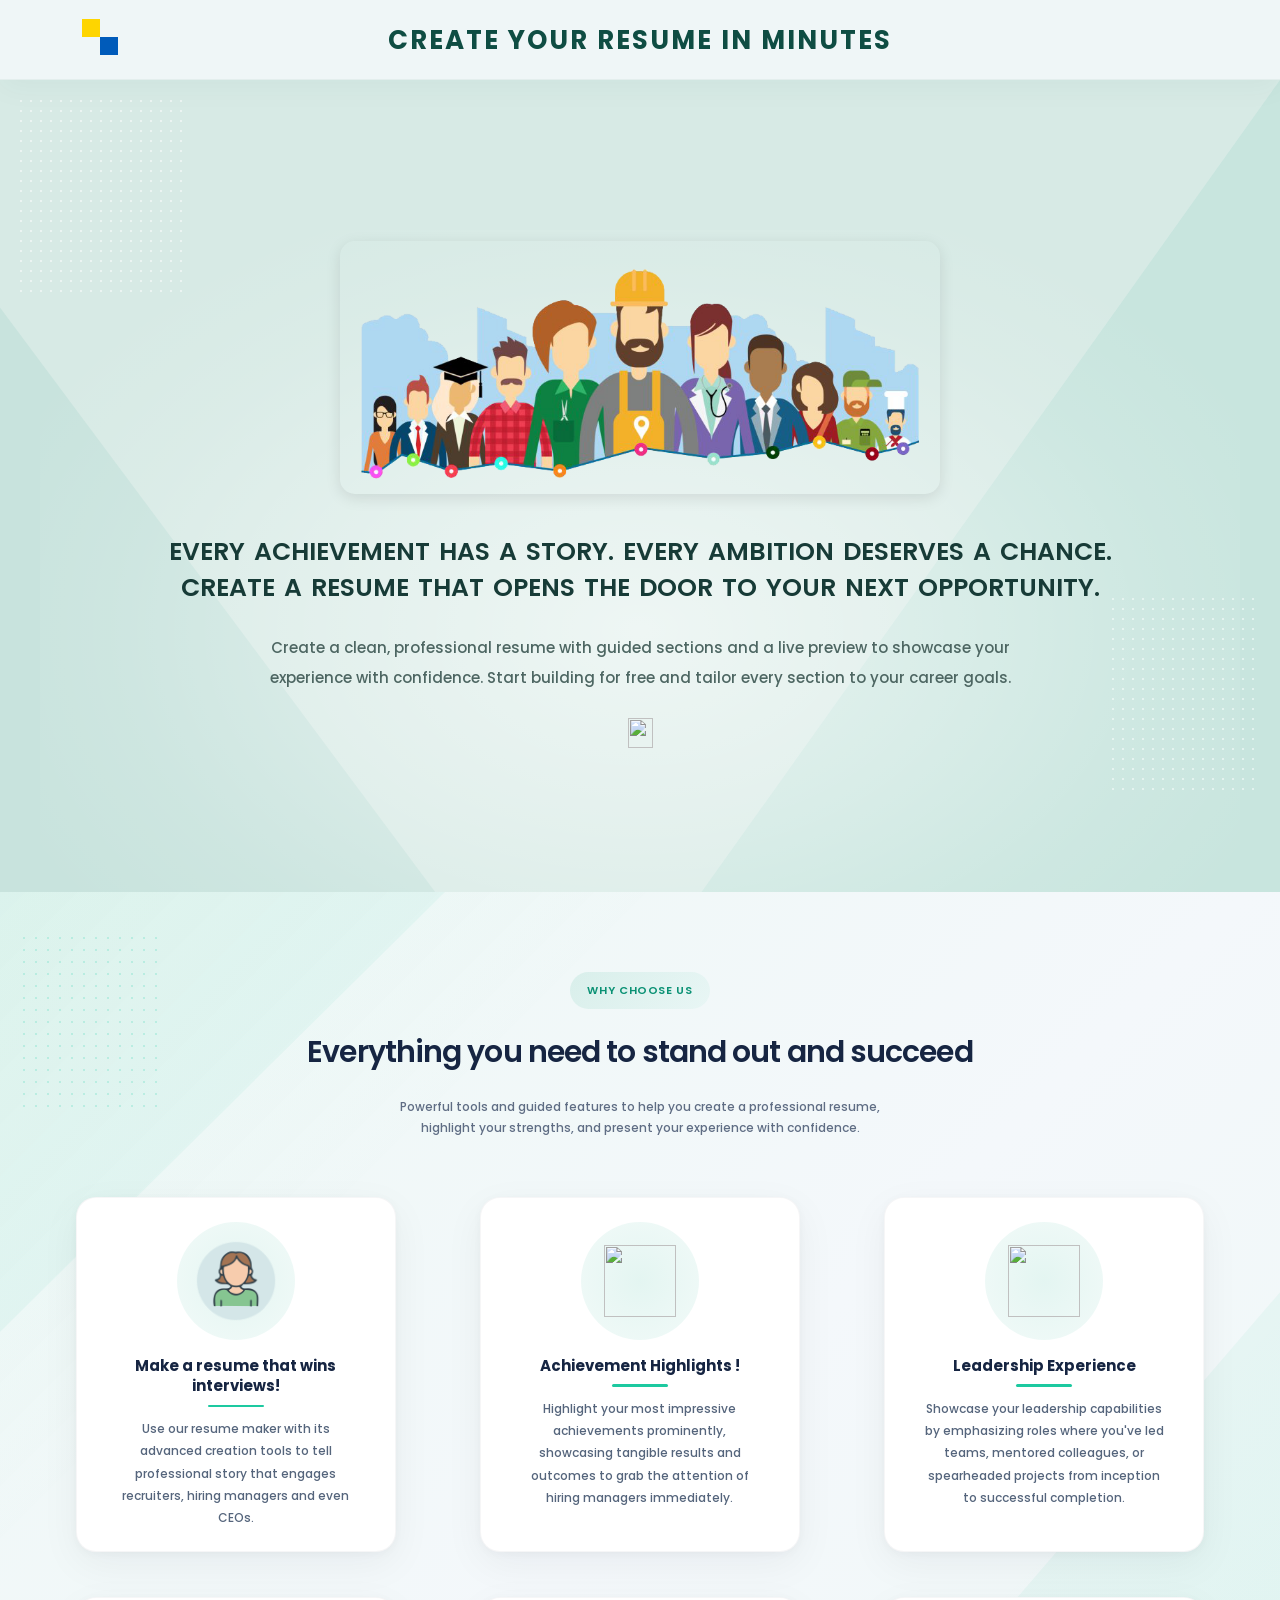
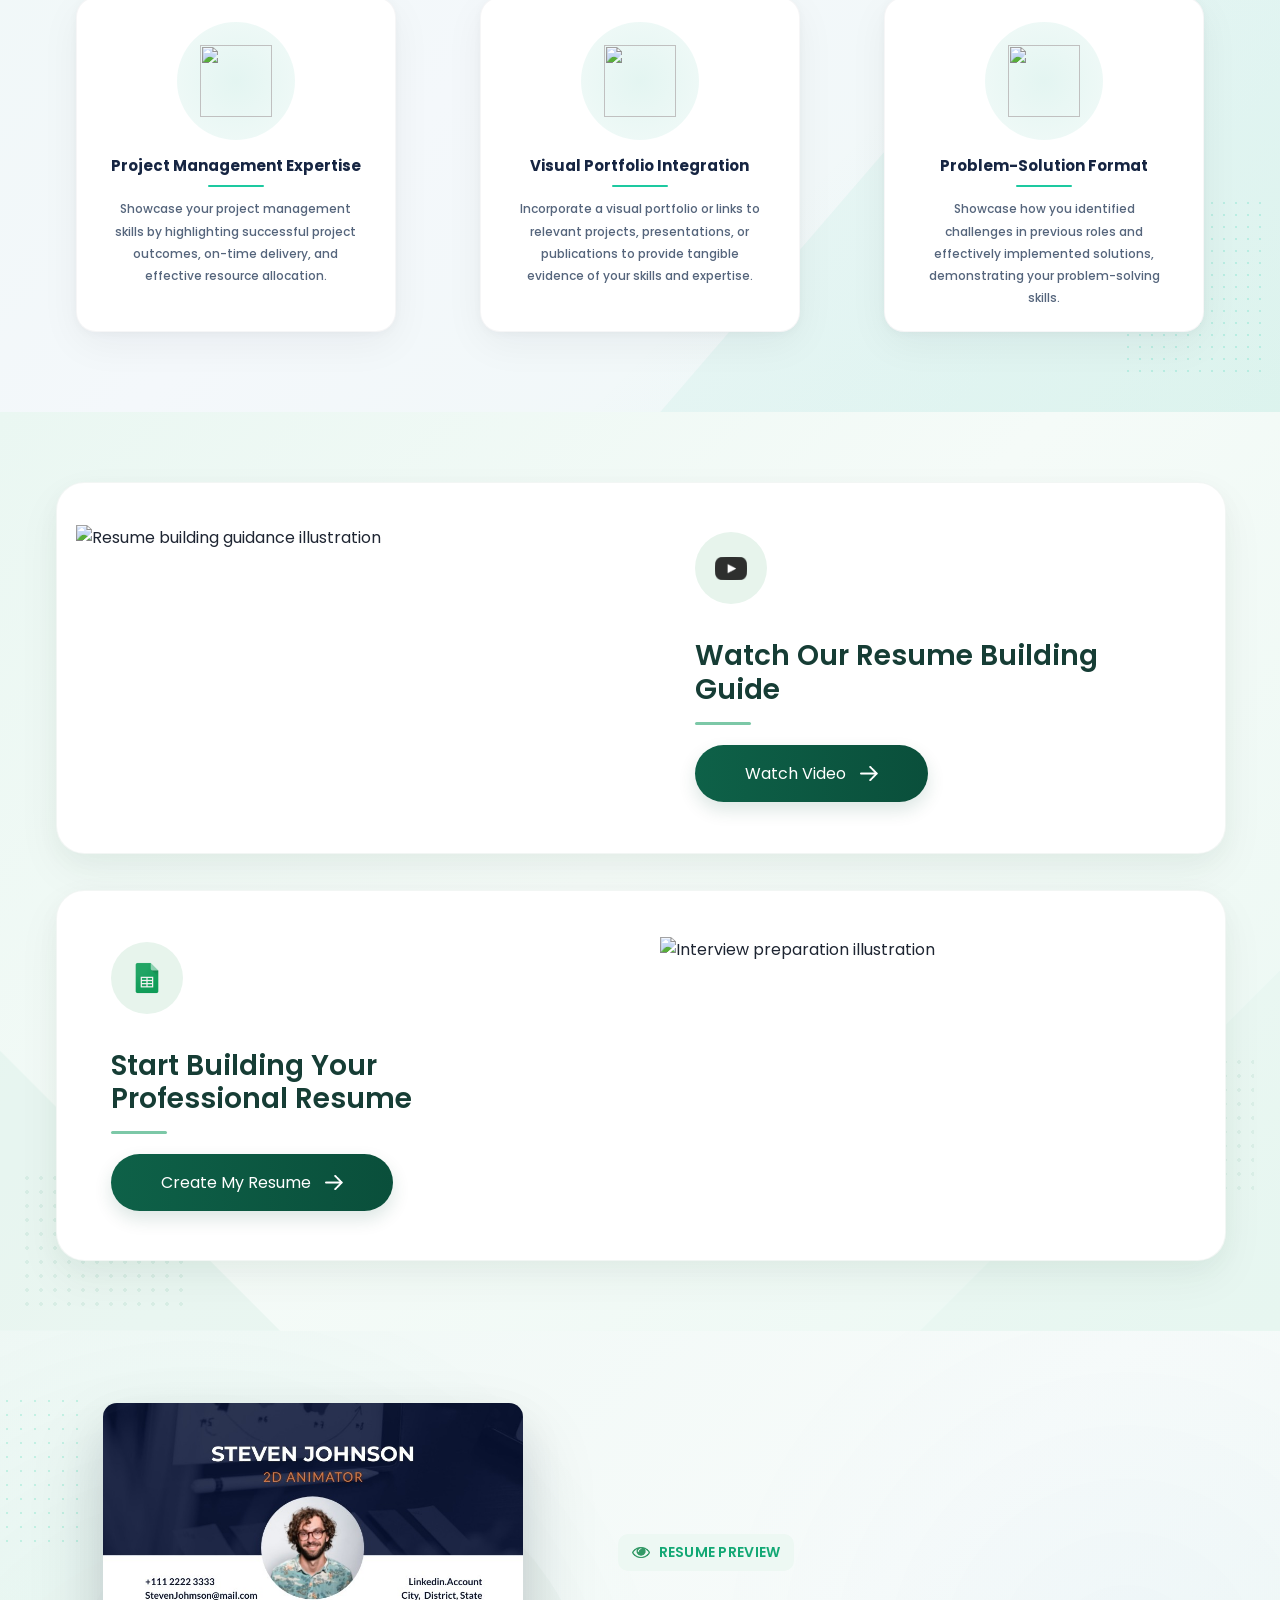
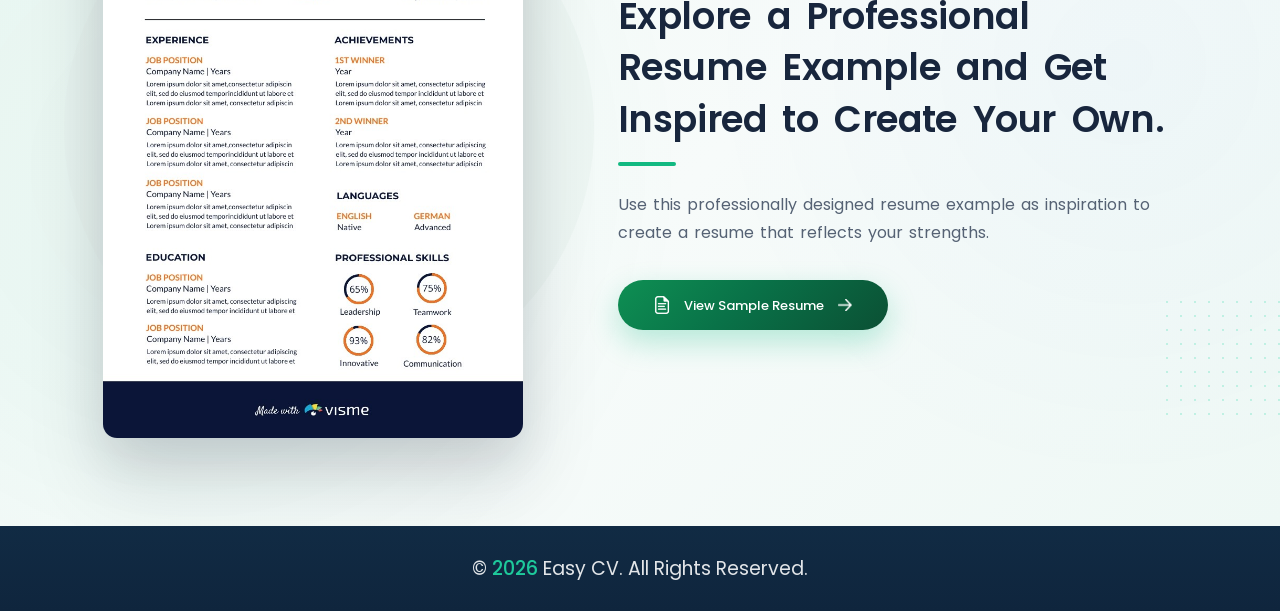
==== commit b8f224a1: "feat: upgrade HTML content to production level" ====
--- a/index.html
+++ b/index.html
@@ -319,8 +319,8 @@
       <div class="container">
         <div class="footer-content text-center">
           <p class="fs-15">
-            &copy; <span class="footer-year">2026</span>
-            <span>resume.mine.in</span>. All rights reserved.
+            &copy; <span class="footer-year">2026</span> Easy CV. All Rights
+            Reserved.
           </p>
         </div>
       </div>
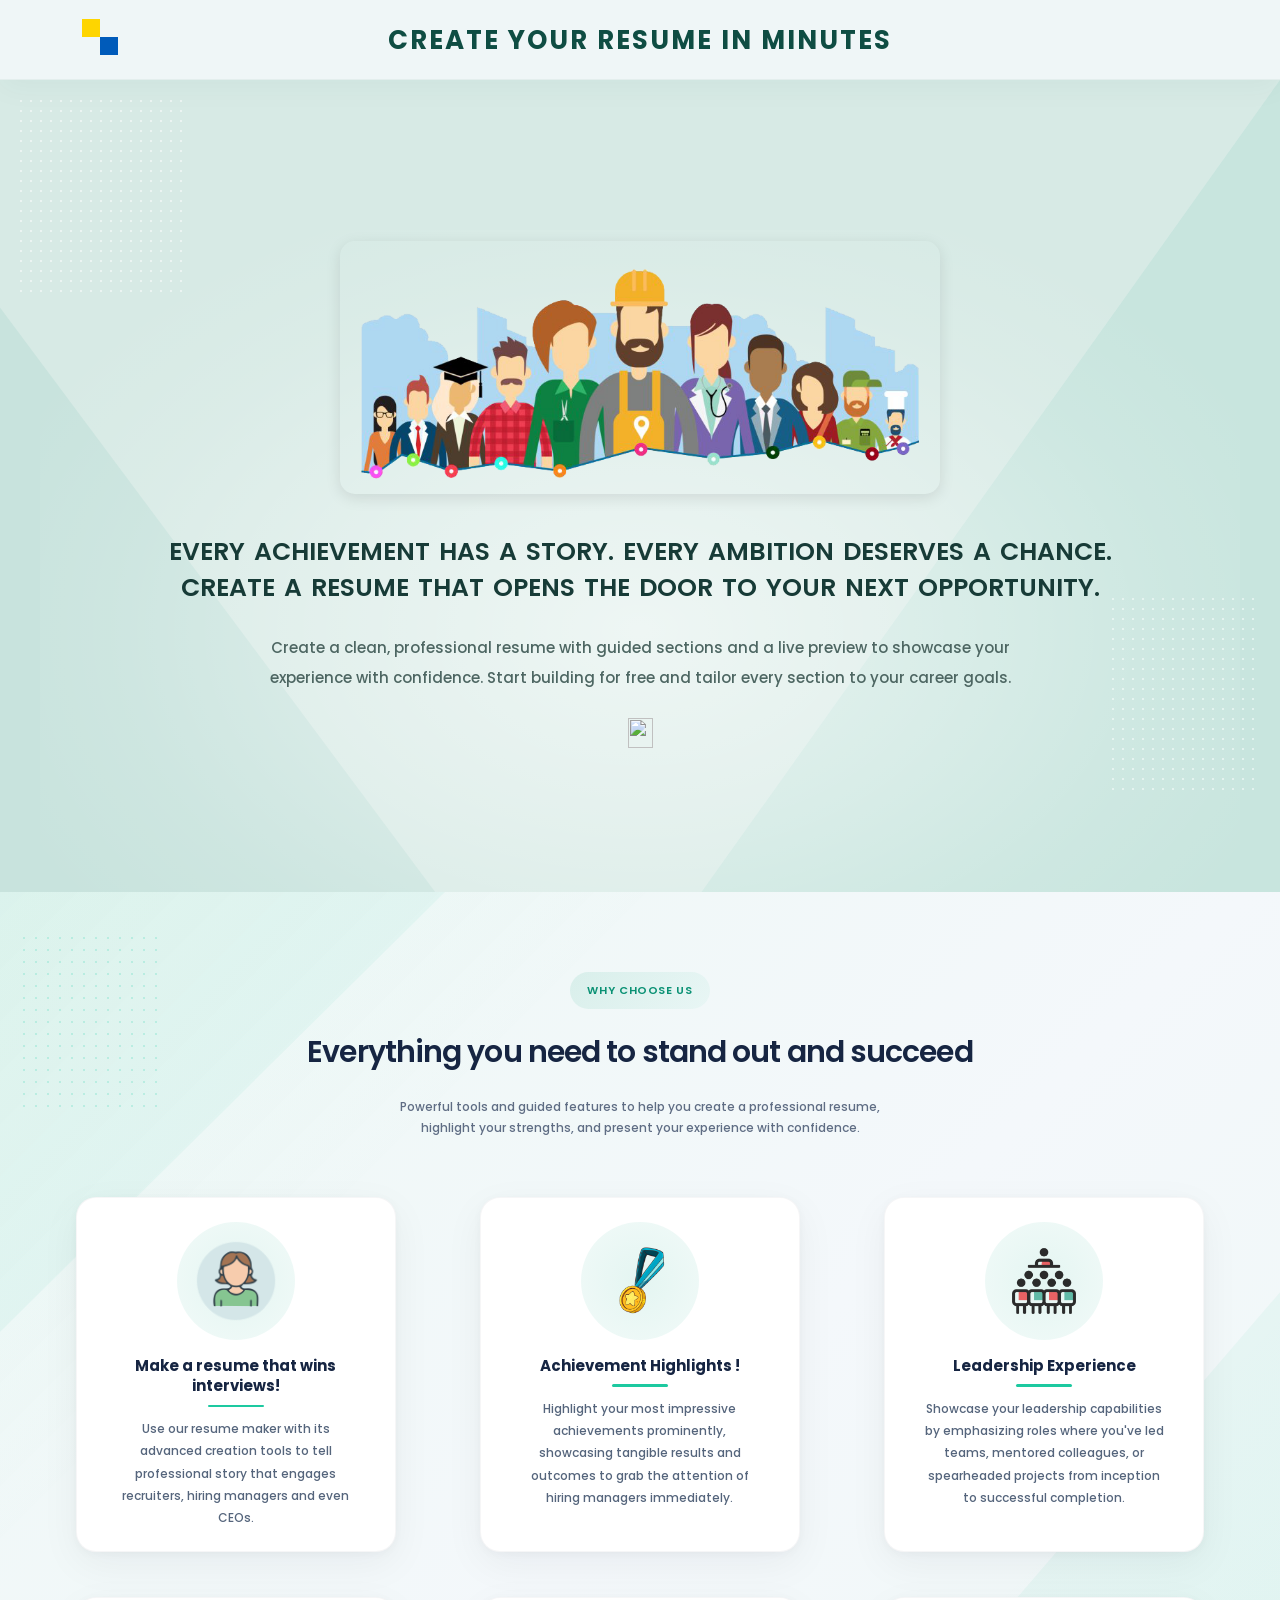
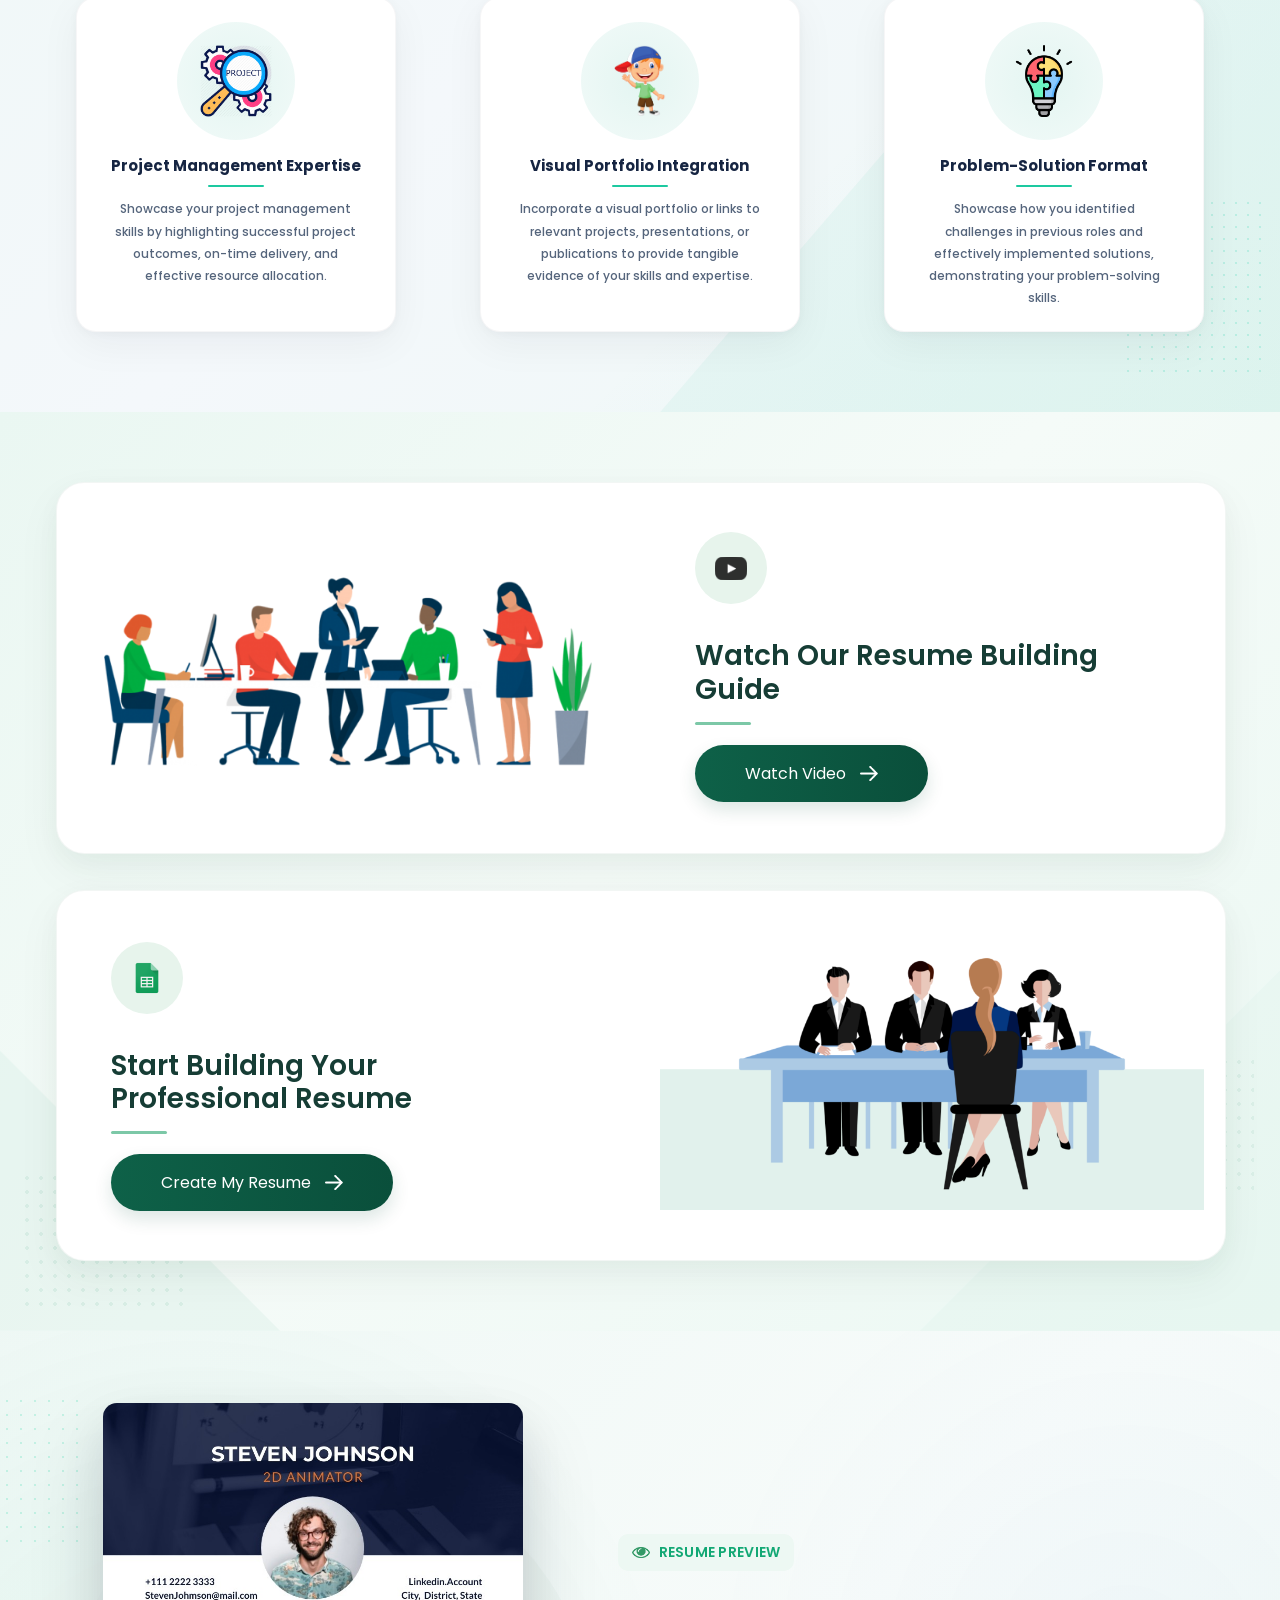
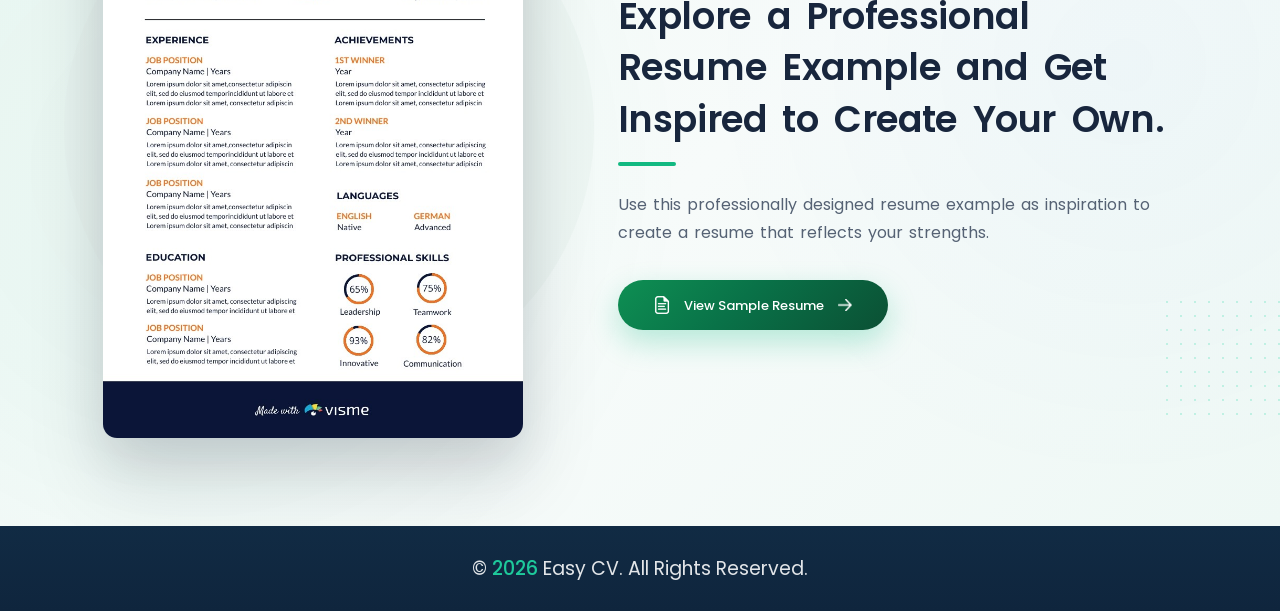
==== commit 86977b12: "feat: upgrade HTML content to production level" ====
--- a/index.html
+++ b/index.html
@@ -105,7 +105,7 @@
             <div class="section-item">
               <div class="section-item-icon">
                 <img
-                  src="https://static.vecteezy.com/system/resources/previews/023/985/122/original/medal-award-cartoon-cute-isolated-clipart-free-png.png"
+                  src="/assets/card2.png"
                   alt=""
                 />
               </div>
@@ -121,7 +121,7 @@
             <div class="section-item">
               <div class="section-item-icon">
                 <img
-                  src="https://images.vexels.com/media/users/3/153943/isolated/preview/2ca54eb4eab7771602ad89004828b66a-team-leadership-icon-by-vexels.png"
+                  src="./assets/card3.png"
                   alt=""
                 />
               </div>
@@ -136,7 +136,7 @@
             <div class="section-item">
               <div class="section-item-icon">
                 <img
-                  src="https://th.bing.com/th/id/R.c8d4fee72701290767f38676139a88f9?rik=YytBFJgCDyr7CA&riu=http%3a%2f%2faeroarts.co.uk%2fwp-content%2fuploads%2f2019%2f10%2fproject-icon.png&ehk=rWv5g5aiHV0DiI0QcaIPGwZpFT1T4onnOBEoG2nv8SI%3d&risl=&pid=ImgRaw&r=0"
+                  src="/assets/card4.png"
                   alt=""
                 />
               </div>
@@ -151,7 +151,7 @@
             <div class="section-item">
               <div class="section-item-icon">
                 <img
-                  src="https://clipartspub.com/images/boy-clipart-transparent-background-1.png"
+                  src="/assets/card5.png"
                   alt=""
                 />
               </div>
@@ -166,7 +166,7 @@
             <div class="section-item">
               <div class="section-item-icon">
                 <img
-                  src="https://cdn-icons-png.flaticon.com/512/6487/6487594.png"
+                  src="/assets/card6.png"
                   alt=""
                 />
               </div>
@@ -197,7 +197,7 @@
       ========================== -->
           <div class="top-left">
             <img
-              src="https://i.pinimg.com/originals/95/04/d5/9504d55bc683793384ffcb512b676232.png"
+              src="/assets/GroupPeopleimage.png"
               class="one"
               alt="Resume building guidance illustration"
             />
@@ -257,7 +257,7 @@
       ========================== -->
           <div class="bottom-right">
             <img
-              src="https://th.bing.com/th/id/R.f53ac4bce57b61ee9e1de95817a565ce?rik=GbV2X9hhQOum1A&riu=http%3a%2f%2fclipart-library.com%2fnewhp%2fkissclipart-group-interview-clipart-job-interview-5fa4714ee19c282d.png&ehk=ZgWppFaLAt1qVVPVYLHT0Px06czZ%2fzUZTJ3z4uNRjyA%3d&risl=&pid=ImgRaw&r=0"
+              src="/assets/Interview.png"
               class="two"
               alt="Interview preparation illustration"
             />
@@ -295,7 +295,12 @@
           create a resume that reflects your strengths.
         </p>
 
-        <a href="#" class="preview-btn">
+        <a
+          href="./assets/pdf/sample-resume.pdf"
+          class="preview-btn"
+          target="_blank"
+          rel="noopener noreferrer"
+        >
           <img
             class="preview-file-icon"
             src="./assets/whitefileicon.png"
--- a/css/main.css
+++ b/css/main.css
@@ -342,6 +342,11 @@
   grid-row: 1;
   justify-self: start;
 }
+@media screen and (max-width: 1000px) {
+  .navbar .brand-and-toggler .spinner {
+    display: none;
+  }
+}
 
 .spinner::after,
 .spinner::before {
@@ -1345,15 +1350,56 @@
 @media screen and (max-width: 1000px) {
   .final {
     flex-direction: column;
+    justify-content: center;
+    align-items: center;
     text-align: center;
-    gap: 3rem;
-  }
-  .final img {
+    gap: 3.5rem;
+    padding: 6rem 2rem;
+  }
+  .resume-glow {
+    width: 360px;
+    height: 360px;
+    left: 50%;
+    top: 18%;
+    transform: translateX(-50%);
+  }
+  .final-image {
+    display: flex;
+    justify-content: center;
+    width: 100%;
+  }
+  .final-image img {
+    width: 100%;
     max-width: 320px;
   }
-  .final h3 {
+  .final-content {
+    display: flex;
+    flex-direction: column;
+    align-items: center;
+    max-width: 100%;
+    padding-top: 0;
+  }
+  .preview-badge {
+    margin-bottom: 1.8rem;
+  }
+  .final-content h3 {
     font-size: 2rem;
-    max-width: 90%;
+    max-width: 100%;
+    margin-bottom: 1.6rem;
+  }
+  .title-line {
+    margin: 0 auto 2rem;
+  }
+  .final-content p {
+    max-width: 100%;
+    margin-bottom: 2.8rem;
+  }
+  .preview-btn {
+    margin: 0 auto;
+  }
+  .final::before,
+  .final::after {
+    display: none;
   }
 }
 /* Footer */
@@ -1403,5 +1449,53 @@
     margin-bottom: 2rem;
   }
 }
+@media screen and (max-width: 1000px) {
+  .section-one-grid {
+    grid-template-columns: 1fr;
+    grid-template-areas: "image" "video" "interview" "resume";
+    gap: 1.5rem;
+  }
+  .section-one-grid::before,
+  .section-one-grid::after {
+    display: none;
+  }
+  .top-left,
+  .top-right,
+  .bottom-left,
+  .bottom-right {
+    background: #fff;
+    border: 1px solid rgba(230, 238, 234, 0.5);
+    border-radius: 28px;
+    box-shadow: 0 18px 45px rgba(26, 54, 45, 0.05), 0 8px 24px rgba(26, 54, 45, 0.03);
+  }
+  .top-left,
+  .bottom-right {
+    justify-content: center;
+    align-items: center;
+    padding: 2.5rem;
+  }
+  .top-right,
+  .bottom-left {
+    align-items: center;
+    text-align: center;
+    padding: 2.5rem;
+  }
+  .top-left img,
+  .bottom-right img {
+    max-width: 320px;
+  }
+  .section-one-title,
+  .section-one-subtitle {
+    font-size: 2.2rem;
+    max-width: 100%;
+  }
+  .section-divider {
+    margin-inline: auto;
+  }
+  .top-right .btn,
+  .bottom-left .btn {
+    margin-inline: auto;
+  }
+}
 
 /*# sourceMappingURL=main.css.map */
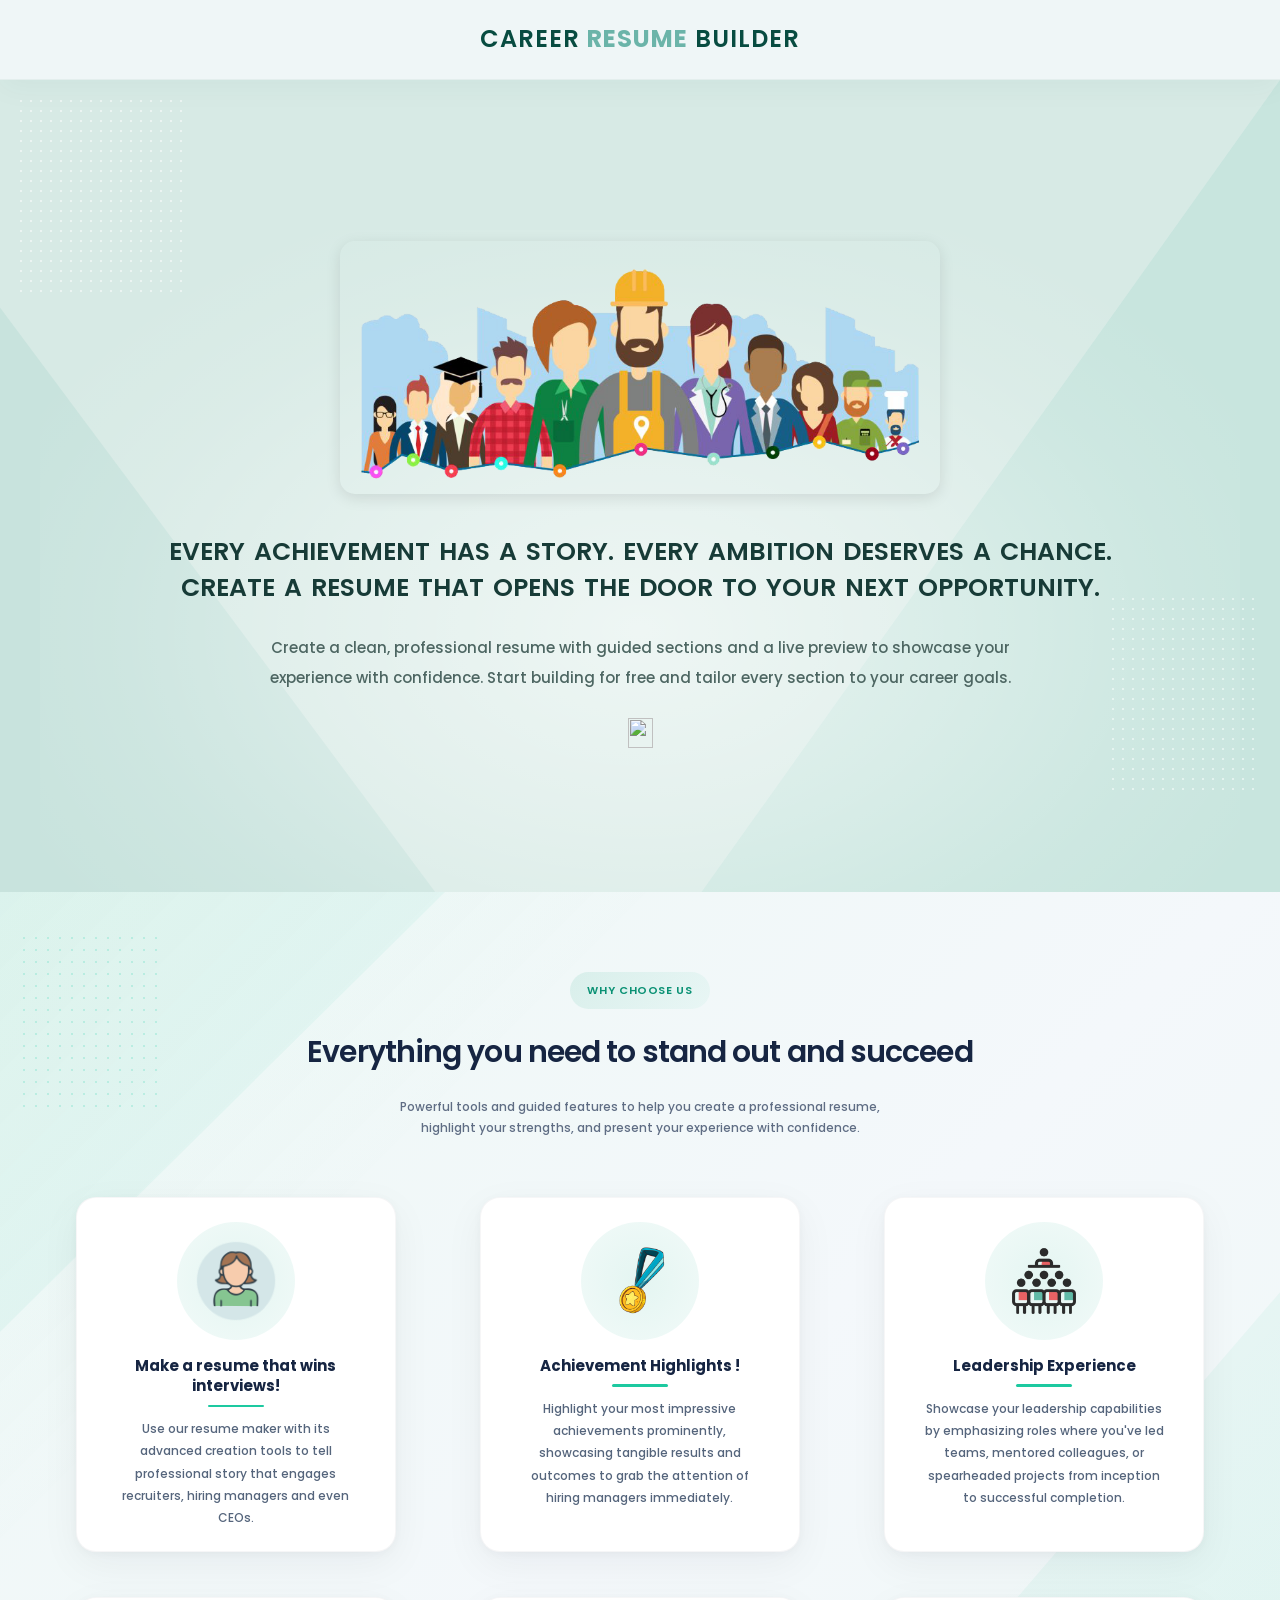
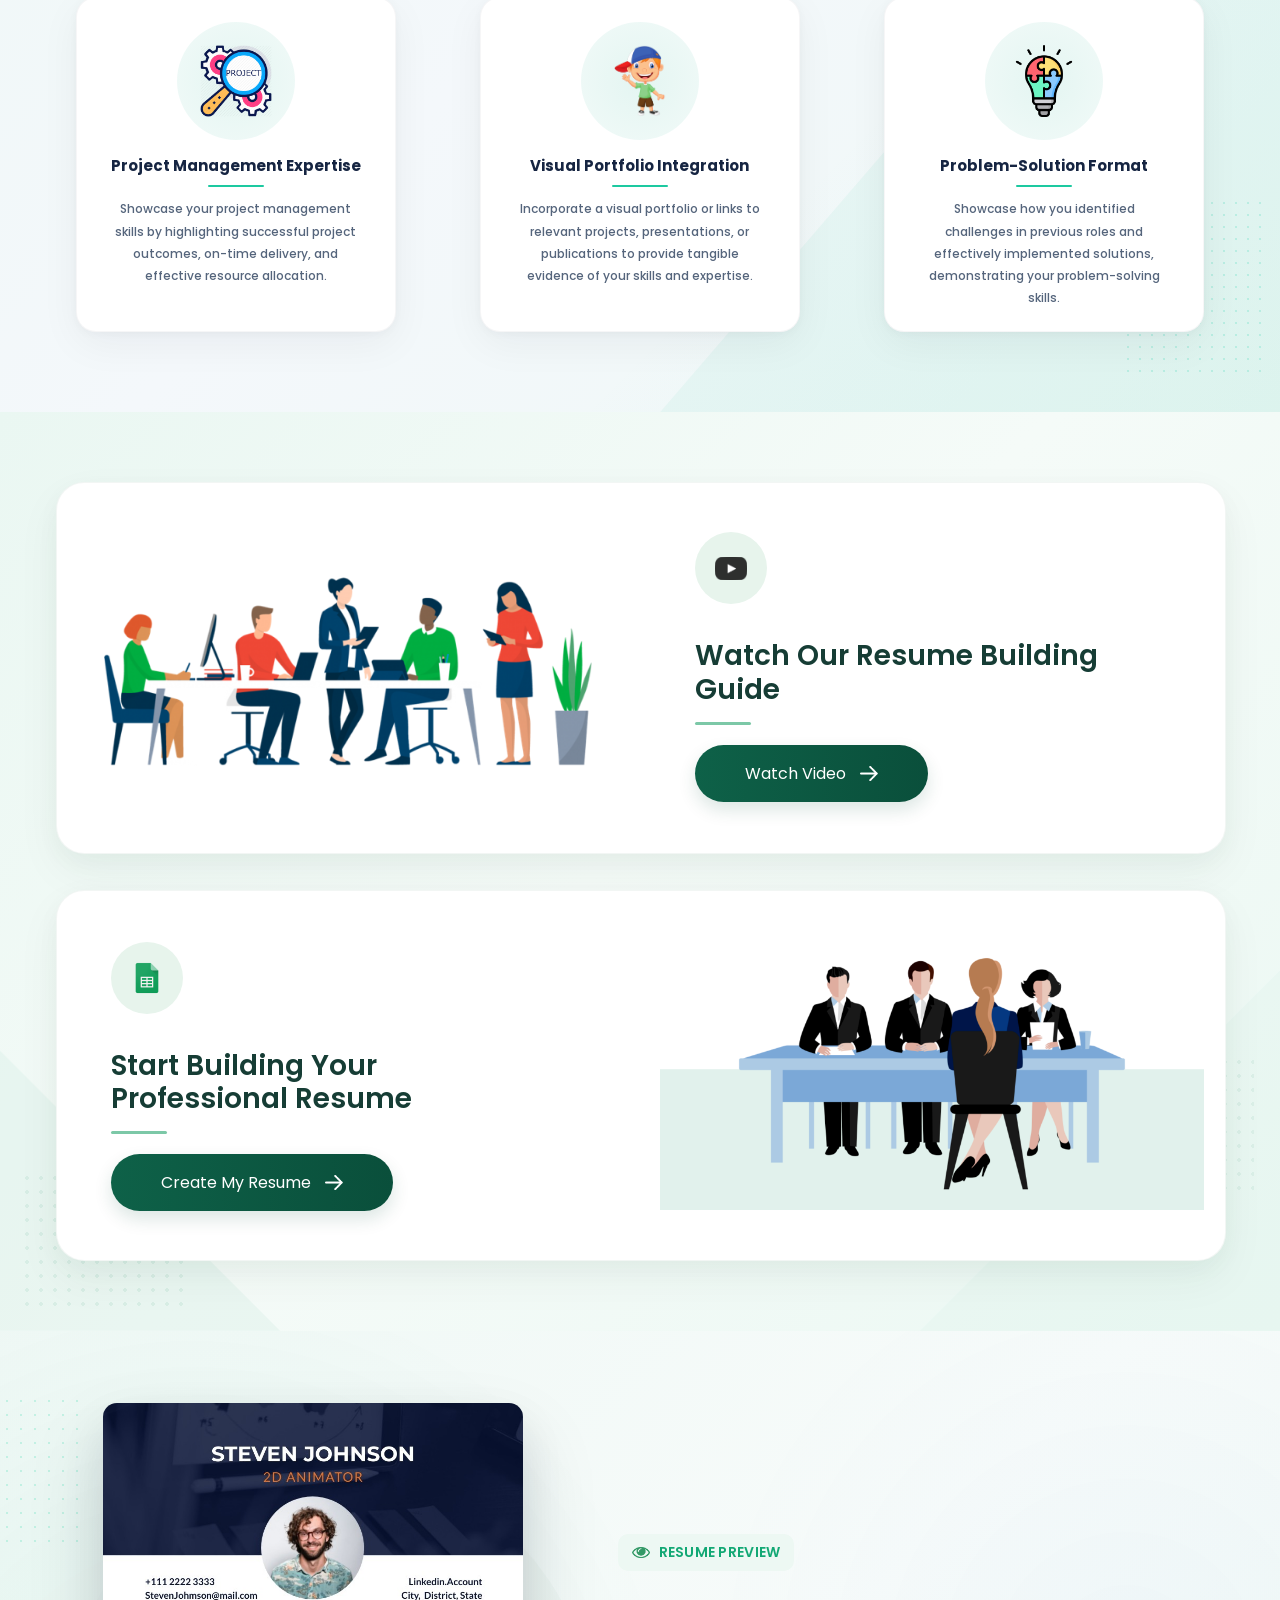
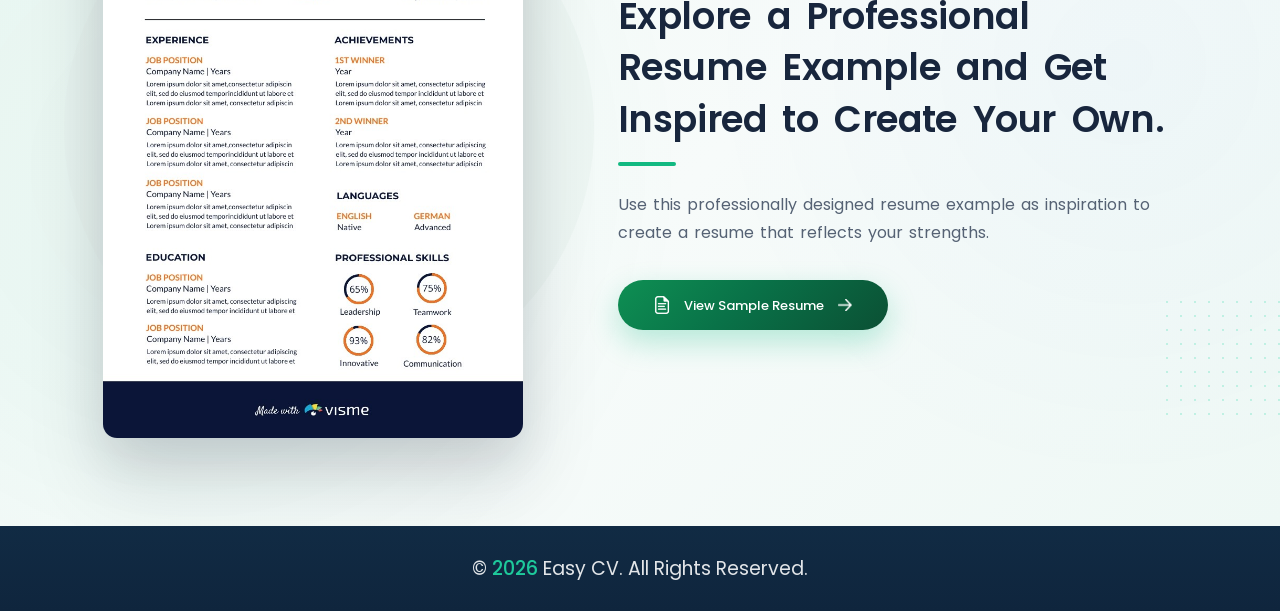
==== commit 26057cba: "feat: upgrade HTML content to production level" ====
--- a/index.html
+++ b/index.html
@@ -1,9 +1,9 @@
 <!doctype html>
-<html>
+<html lang="en">
   <head>
     <meta charset="utf-8" />
     <meta http-equiv="X-UA-Compatible" content="IE=edge" />
-    <title>Home Page</title>
+    <title>Easy CV : Professional Resume Builder</title>
     <meta name="description" content="" />
     <meta name="viewport" content="width=device-width, initial-scale=1" />
     <link rel="stylesheet" href="./css/main.css" />
@@ -15,9 +15,9 @@
       <div class="container">
         <div class="navbar-content">
           <div class="brand-and-toggler">
-            <div class="spinner"></div>
-
-            <h6 class="text-uppercase">Create Your Resume in Minutes</h6>
+            <!-- <div class="spinner"></div> -->
+
+            <h6 class="text-uppercase">Career <span>Resume</span> Builder</h6>
 
             <!-- <a href="index.html" class="navbar-brand">
               <img
@@ -104,10 +104,7 @@
 
             <div class="section-item">
               <div class="section-item-icon">
-                <img
-                  src="/assets/card2.png"
-                  alt=""
-                />
+                <img src="/assets/card2.png" alt="" />
               </div>
               <h5 class="section-item-title">Achievement Highlights !</h5>
               <span class="section-item-divider"></span>
@@ -120,10 +117,7 @@
 
             <div class="section-item">
               <div class="section-item-icon">
-                <img
-                  src="./assets/card3.png"
-                  alt=""
-                />
+                <img src="./assets/card3.png" alt="" />
               </div>
               <h5 class="section-item-title">Leadership Experience</h5>
               <span class="section-item-divider"></span>
@@ -135,10 +129,7 @@
             </div>
             <div class="section-item">
               <div class="section-item-icon">
-                <img
-                  src="/assets/card4.png"
-                  alt=""
-                />
+                <img src="/assets/card4.png" alt="" />
               </div>
               <h5 class="section-item-title">Project Management Expertise</h5>
               <span class="section-item-divider"></span>
@@ -150,10 +141,7 @@
             </div>
             <div class="section-item">
               <div class="section-item-icon">
-                <img
-                  src="/assets/card5.png"
-                  alt=""
-                />
+                <img src="/assets/card5.png" alt="" />
               </div>
               <h5 class="section-item-title">Visual Portfolio Integration</h5>
               <span class="section-item-divider"></span>
@@ -165,10 +153,7 @@
             </div>
             <div class="section-item">
               <div class="section-item-icon">
-                <img
-                  src="/assets/card6.png"
-                  alt=""
-                />
+                <img src="/assets/card6.png" alt="" />
               </div>
               <h5 class="section-item-title">Problem-Solution Format</h5>
               <span class="section-item-divider"></span>
--- a/css/main.css
+++ b/css/main.css
@@ -38,24 +38,15 @@
   color: var(--clr-dark);
 }
 
+body::-webkit-scrollbar {
+  display: none;
+}
+
+body::-webkit-scrollbar-button {
+  display: none;
+}
+
 /* Chrome, Edge, Safari */
-::-webkit-scrollbar {
-  width: 8px;
-}
-
-::-webkit-scrollbar-track {
-  background: #f2f2f2;
-}
-
-::-webkit-scrollbar-thumb {
-  background: #7d7d7d;
-  border-radius: 10px;
-}
-
-::-webkit-scrollbar-thumb:hover {
-  background: #555;
-}
-
 /* Basic Element Styles */
 button,
 img,
@@ -288,30 +279,35 @@
 }
 
 .text-span {
-  font-weight: 500;
+  font-weight: 100;
 }
 
 .text-uppercase {
   grid-column: 2;
   justify-self: center;
   margin: 0;
-  font-size: 26px;
-  font-weight: 700;
-  letter-spacing: 2px;
+  font-size: 24px;
+  font-weight: 600;
+  letter-spacing: 1px;
   text-transform: uppercase;
-  color: #0f4d43;
-  line-height: 1;
-  transition: color 0.25s ease, transform 0.25s ease;
-  cursor: pointer;
+  line-height: 1.1;
+  color: var(--clr-green);
+  transition: color 0.25s ease;
+}
+.text-uppercase span {
+  color: #6bb4a9;
+  font-weight: 650;
 }
 .text-uppercase:hover {
-  color: #0c6354;
-  transform: translateY(-1px);
+  color: #2c5751;
+}
+.text-uppercase:hover span {
+  color: #4fb894;
 }
 @media screen and (max-width: 1000px) {
   .text-uppercase {
     font-size: 16px;
-    letter-spacing: 1.5px;
+    letter-spacing: 0.8px;
   }
 }
 
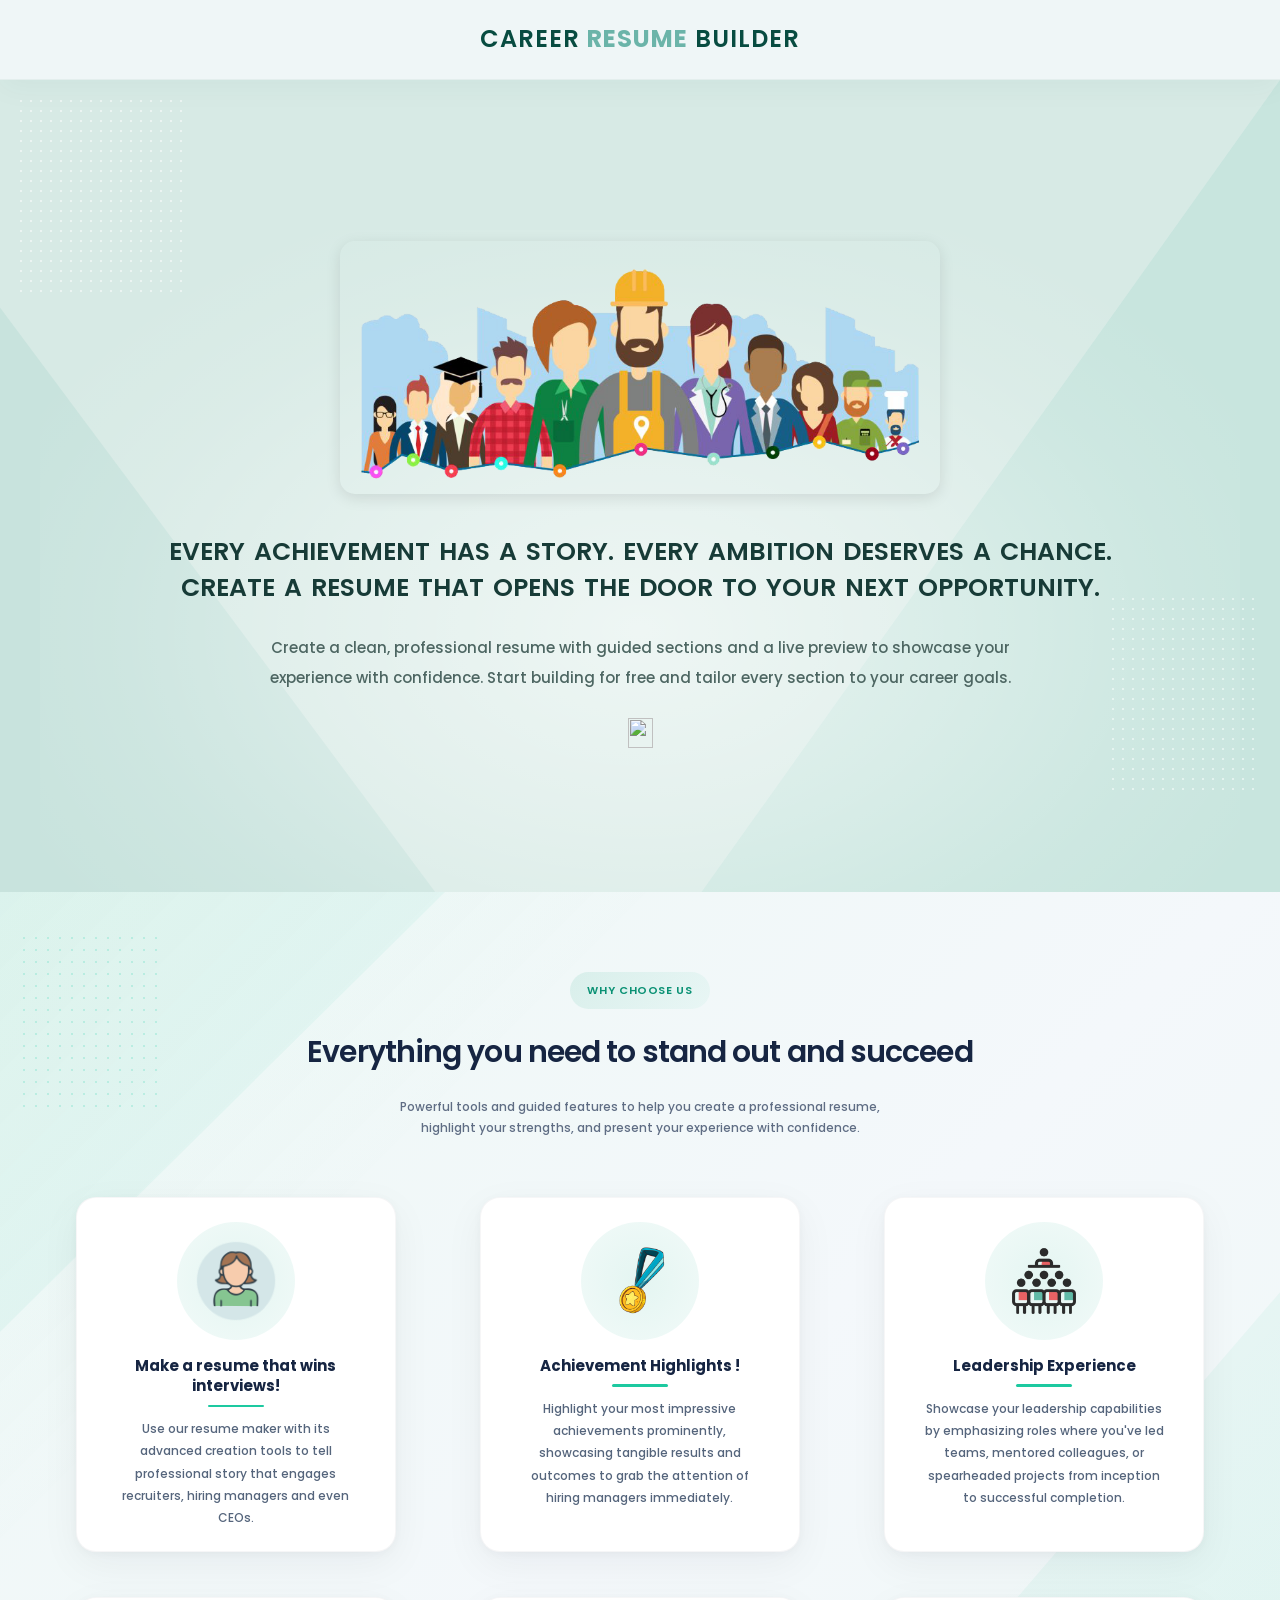
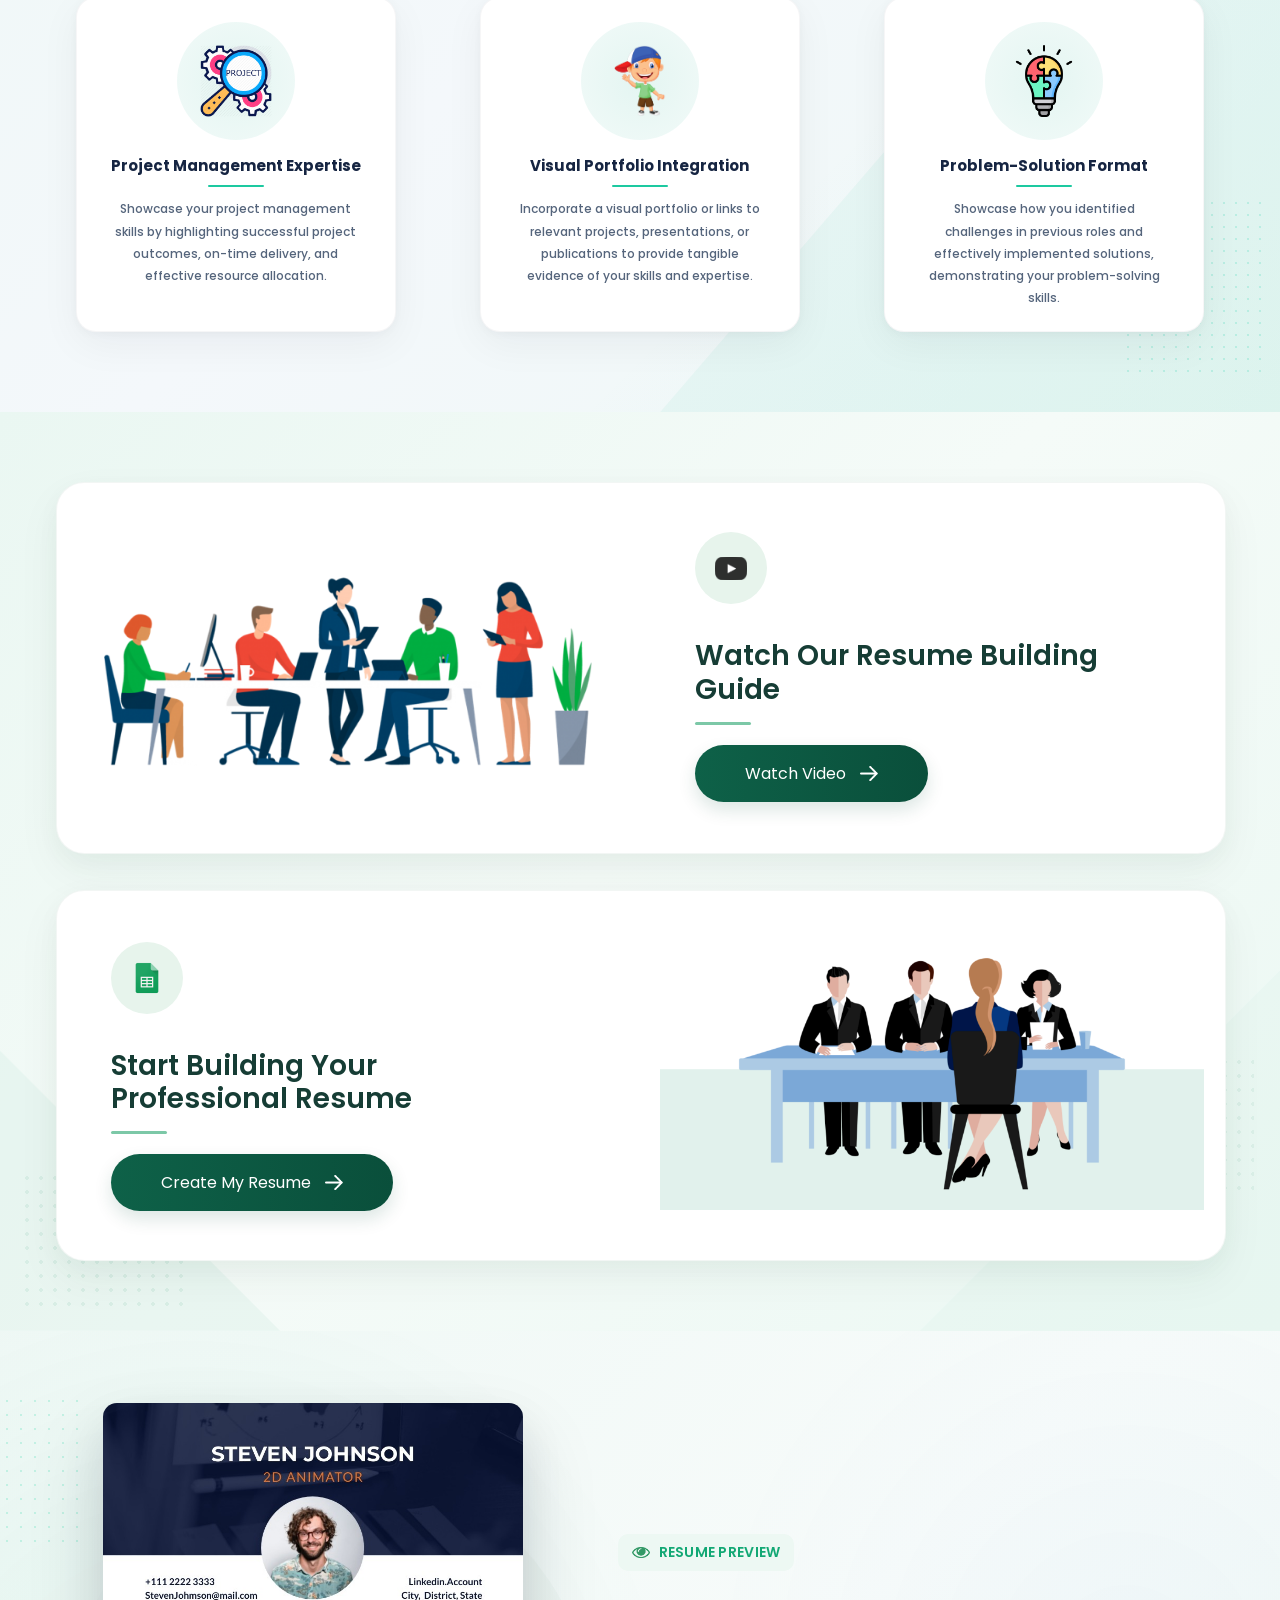
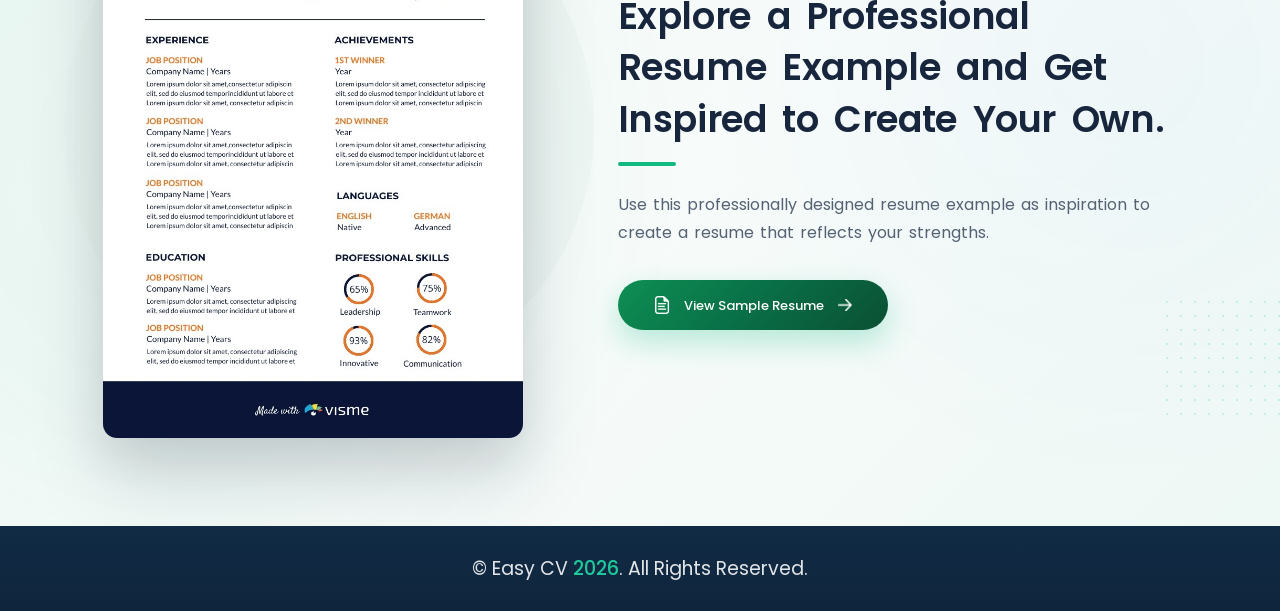
==== commit 5450e751: "fix: update footer copyright text for clarity" ====
--- a/index.html
+++ b/index.html
@@ -6,7 +6,7 @@
     <title>Easy CV : Professional Resume Builder</title>
     <meta name="description" content="" />
     <meta name="viewport" content="width=device-width, initial-scale=1" />
-    <link rel="stylesheet" href="./css/main.css" />
+    <link rel="stylesheet" href="./css/index.css" />
     <link rel="icon" href="./assets/logoforcv.png" type="image/x-icon" />
   </head>
 
@@ -19,7 +19,7 @@
 
             <h6 class="text-uppercase">Career <span>Resume</span> Builder</h6>
 
-            <!-- <a href="index.html" class="navbar-brand">
+            <!-- <a href="index.html" class="navbar-brand" > //leave this
               <img
                 src="https://cdn4.iconfinder.com/data/icons/staff-management-vol-1/72/34-512.png"
                 alt=""
@@ -309,7 +309,7 @@
       <div class="container">
         <div class="footer-content text-center">
           <p class="fs-15">
-            &copy; <span class="footer-year">2026</span> Easy CV. All Rights
+            &copy; Easy CV <span class="footer-year">2026</span>. All Rights
             Reserved.
           </p>
         </div>
--- a/css/index.css
+++ b/css/index.css
@@ -0,0 +1,1497 @@
+@import url("https://fonts.googleapis.com/css2?family=Manrope:wght@200;300;400;500;600;700;800&family=Poppins:ital,wght@0,100;0,200;0,300;0,400;0,500;0,600;0,700;0,800;0,900;1,100;1,200;1,300;1,400;1,500;1,600;1,700;1,800;1,900&display=swap");
+:root {
+  --clr-blue: #1a91f0;
+  --clr-blue-mid: #1170cd;
+  --clr-blue-dark: #1a1c6a;
+  --clr-white: #fff;
+  --clr-bright: #eff2f9;
+  --clr-dark: #1e2532;
+  --clr-black: #000;
+  --clr-grey: #656e83;
+  --clr-green: #084c41;
+  --clr-primary-gradient: linear-gradient(135deg, #1a91f0, #1170cd);
+  --clr-secondary-gradient: linear-gradient(135deg, #ff9a9e, #fad0c4);
+  --font-poppins: "Poppins", sans-serif;
+  --font-manrope: "Manrope", sans-serif;
+  --transition: all 300ms ease-in-out;
+  --box-shadow: 0 4px 15px rgba(0, 0, 0, 0.1);
+}
+
+body {
+  background-color: red;
+}
+
+* {
+  padding: 0;
+  margin: 0;
+  box-sizing: border-box;
+}
+
+html {
+  font-size: 10px;
+}
+
+body {
+  font-size: 1.6rem;
+  font-family: var(--font-poppins);
+  background-color: var(--clr-bright);
+  color: var(--clr-dark);
+}
+
+body::-webkit-scrollbar {
+  display: none;
+}
+
+body::-webkit-scrollbar-button {
+  display: none;
+}
+
+/* Chrome, Edge, Safari */
+/* Basic Element Styles */
+button,
+img,
+a {
+  border: none;
+  background: none;
+  outline: none;
+  text-decoration: none;
+  cursor: pointer;
+}
+
+button,
+a {
+  display: inline-block;
+  padding: 1rem 2rem;
+  border-radius: 4px;
+  transition: var(--transition);
+  font-family: var(--font-poppins);
+}
+
+img {
+  max-width: 100%;
+  display: block;
+  transition: transform 0.5s ease;
+}
+
+img:hover {
+  transform: scale(1.05);
+}
+
+a:hover,
+button:hover {
+  transform: translateY(-2px);
+}
+
+/* Text Styles */
+.text-blue {
+  color: var(--clr-blue);
+}
+
+.text-blue-mid {
+  color: var(--clr-blue-mid);
+}
+
+.text-blue-dark {
+  color: var(--clr-blue-dark);
+}
+
+.text-bright {
+  color: var(--clr-bright);
+}
+
+.text-dark {
+  color: var(--clr-dark);
+}
+
+.text-grey {
+  color: var(--clr-grey);
+}
+
+.text-white {
+  color: var(--clr-white);
+}
+
+/* Backgrounds */
+.bg-primary {
+  background: var(--clr-primary-gradient);
+}
+
+.bg-secondary {
+  background: var(--clr-secondary-gradient);
+}
+
+.bg-dark {
+  background-color: var(--clr-dark);
+}
+
+.bg-bright {
+  background-color: var(--clr-bright);
+}
+
+.bg-white {
+  background: var(--clr-white);
+}
+
+.bg-black {
+  background-color: var(--clr-black);
+}
+
+.bg-green {
+  background-color: var(--clr-green);
+}
+
+.text-center {
+  text-align: center;
+}
+
+.text-uppercase {
+  text-transform: uppercase;
+}
+
+.text-lowercase {
+  text-transform: lowercase;
+}
+
+.text-capitalize {
+  text-transform: capitalize;
+}
+
+.fw-2 {
+  font-weight: 200;
+}
+
+.fw-3 {
+  font-weight: 300;
+}
+
+.fw-4 {
+  font-weight: 400;
+}
+
+.fw-5 {
+  font-weight: 500;
+}
+
+.fw-6 {
+  font-weight: 600;
+}
+
+.fw-7 {
+  font-weight: 700;
+}
+
+.fw-8 {
+  font-weight: 800;
+}
+
+.fs-14 {
+  font-size: 1.4rem;
+}
+
+.fs-18 {
+  font-size: 1.8rem;
+}
+
+.fs-24 {
+  font-size: 2.4rem;
+}
+
+.fs-37 {
+  font-size: 3.7rem;
+}
+
+.ls-1 {
+  letter-spacing: 0.1rem;
+}
+
+.ls-2 {
+  letter-spacing: 0.2rem;
+}
+
+/* Utility Classes */
+.container {
+  max-width: 1200px;
+  margin: 0 auto;
+  padding: 0 1.6rem;
+}
+@media screen and (max-width: 1000px) {
+  .container {
+    max-width: 1000px;
+  }
+}
+
+.box-shadow {
+  box-shadow: var(--box-shadow);
+}
+
+.radius-4 {
+  border-radius: 4px;
+}
+
+.transition {
+  transition: var(--transition);
+}
+
+/* Navbar */
+/* ==========================================
+   NAVBAR
+========================================== */
+.navbar {
+  height: 80px;
+  display: flex;
+  align-items: center;
+  background: #eff6f7;
+  box-shadow: 0 8px 30px rgba(15, 77, 67, 0.04);
+  border-bottom: 1px solid rgba(15, 77, 67, 0.05);
+  position: relative;
+  z-index: 100;
+}
+.navbar .container {
+  width: 100%;
+  padding-inline: 42px;
+}
+.navbar .navbar-content {
+  width: 100%;
+}
+@media screen and (max-width: 1000px) {
+  .navbar {
+    height: 80px;
+  }
+  .navbar .container {
+    padding-inline: 28px;
+  }
+}
+
+.brand-and-toggler {
+  display: grid;
+  grid-template-columns: 1fr auto 1fr;
+  align-items: center;
+  width: 100%;
+}
+
+.navbar-brand {
+  grid-column: 3;
+  justify-self: end;
+  display: flex;
+  align-items: center;
+  gap: 12px;
+  text-decoration: none;
+}
+
+.text-span {
+  font-weight: 100;
+}
+
+.text-uppercase {
+  grid-column: 2;
+  justify-self: center;
+  margin: 0;
+  font-size: 24px;
+  font-weight: 600;
+  letter-spacing: 1px;
+  text-transform: uppercase;
+  line-height: 1.1;
+  color: var(--clr-green);
+  transition: color 0.25s ease;
+}
+.text-uppercase span {
+  color: #6bb4a9;
+  font-weight: 650;
+}
+.text-uppercase:hover {
+  color: #2c5751;
+}
+.text-uppercase:hover span {
+  color: #4fb894;
+}
+@media screen and (max-width: 1000px) {
+  .text-uppercase {
+    font-size: 16px;
+    letter-spacing: 0.8px;
+  }
+}
+
+.navbar-brand-icon {
+  width: 36px;
+  height: 33px;
+  object-fit: contain;
+  flex-shrink: 0;
+  transition: transform 0.3s ease;
+}
+
+.navbar-brand:hover .navbar-brand-icon {
+  transform: translateY(-2px);
+}
+
+.navbar .brand-and-toggler .spinner {
+  --size: 18px;
+  --first-block-clr: #005bba;
+  --second-block-clr: #fed500;
+  --clr: #111;
+  width: 42px;
+  height: 42px;
+  position: relative;
+  display: flex;
+  align-items: center;
+  justify-content: center;
+  grid-column: 1;
+  grid-row: 1;
+  justify-self: start;
+}
+@media screen and (max-width: 1000px) {
+  .navbar .brand-and-toggler .spinner {
+    display: none;
+  }
+}
+
+.spinner::after,
+.spinner::before {
+  box-sizing: border-box;
+  position: absolute;
+  content: "";
+  width: var(--size);
+  height: var(--size);
+}
+
+.spinner::before {
+  top: var(--size);
+  left: var(--size);
+  animation: up 2.4s cubic-bezier(0, 0, 0.24, 1.21) infinite;
+  background: var(--first-block-clr);
+}
+
+.spinner::after {
+  top: 0;
+  left: 0;
+  background: var(--second-block-clr);
+  animation: down 2.4s cubic-bezier(0, 0, 0.24, 1.21) infinite;
+}
+
+@keyframes down {
+  0%, 100% {
+    transform: none;
+  }
+  25% {
+    transform: translateX(100%);
+  }
+  50% {
+    transform: translateX(100%) translateY(100%);
+  }
+  75% {
+    transform: translateY(100%);
+  }
+}
+@keyframes up {
+  0%, 100% {
+    transform: none;
+  }
+  25% {
+    transform: translateX(-100%);
+  }
+  50% {
+    transform: translateX(-100%) translateY(-100%);
+  }
+  75% {
+    transform: translateY(-100%);
+  }
+}
+.navbar-brand-text {
+  font-size: 17px;
+  font-weight: 510;
+  color: #143f37;
+  letter-spacing: 0.2px;
+  transition: color 0.25s ease;
+  white-space: nowrap;
+}
+
+.navbar-brand:hover .navbar-brand-text {
+  color: #0b5c4f;
+}
+
+.navbar .navbar-toggler-btn {
+  display: flex;
+  flex-direction: column;
+  justify-content: space-between;
+  height: 16.5px;
+  width: 25px;
+}
+
+.navbar .navbar-toggler-btn .bar {
+  height: 2px;
+  background: var(--clr-blue);
+}
+
+.navbar .navbar-toggler-btn:hover .bar {
+  background: var(--clr-dark);
+}
+
+/* Header */
+/* ==========================================
+   HERO / HEADER
+========================================== */
+/* ==========================================================
+   HEADER
+========================================================== */
+.header {
+  position: relative;
+  overflow: hidden;
+  display: flex;
+  justify-content: center;
+  align-items: center;
+  min-height: calc(100vh - 88px);
+  padding: 1.5rem 2rem 0;
+  isolation: isolate;
+  background: #d7eae5;
+}
+@media screen and (max-width: 1000px) {
+  .header {
+    min-height: auto;
+    padding: 2rem 1rem 0;
+  }
+}
+
+.header::before {
+  content: "";
+  position: absolute;
+  left: 0;
+  bottom: 0;
+  width: 34%;
+  height: 72%;
+  background: rgba(144, 201, 190, 0.22);
+  clip-path: polygon(0 100%, 0 0, 100% 100%);
+  z-index: 0;
+}
+
+.header::after {
+  content: "";
+  position: absolute;
+  top: 0;
+  right: 0;
+  width: 47%;
+  height: 104%;
+  background: rgba(118, 201, 187, 0.16);
+  clip-path: polygon(100% 0, 0 100%, 100% 100%);
+  z-index: 0;
+}
+
+.header-dot-left {
+  position: absolute;
+  top: 16px;
+  left: 16px;
+  width: 170px;
+  height: 200px;
+  background-image: radial-gradient(rgba(255, 255, 255, 0.55) 1.3px, transparent 1.3px);
+  background-size: 10px 10px;
+  opacity: 0.9;
+  pointer-events: none;
+  z-index: 1;
+}
+
+.header-dot-right {
+  position: absolute;
+  right: 22px;
+  bottom: 98px;
+  width: 150px;
+  height: 200px;
+  background-image: radial-gradient(rgba(255, 255, 255, 0.55) 1.3px, transparent 1.3px);
+  background-size: 10px 10px;
+  opacity: 0.9;
+  pointer-events: none;
+  z-index: 1;
+}
+
+.header .header-content {
+  position: relative;
+  z-index: 2;
+  display: flex;
+  flex-direction: column;
+  align-items: center;
+}
+
+.header-content::before {
+  content: "";
+  position: absolute;
+  left: 50%;
+  top: 6%;
+  transform: translateX(-50%);
+  width: 1200px;
+  height: 800px;
+  background: radial-gradient(ellipse at center, rgba(255, 255, 255, 0.52) 0%, rgba(255, 255, 255, 0.24) 42%, rgba(255, 255, 255, 0.08) 66%, transparent 82%);
+  z-index: -1;
+  pointer-events: none;
+}
+
+.scroll {
+  background: none;
+  width: 25px;
+  height: 30px;
+  margin-top: 2.5rem;
+  margin-bottom: 1.5rem;
+  cursor: pointer;
+}
+@media screen and (max-width: 1000px) {
+  .scroll {
+    display: none;
+  }
+}
+
+.header .header-content {
+  position: relative;
+  z-index: 2;
+  display: flex;
+  flex-direction: column;
+  align-items: center;
+  width: 100%;
+  padding-top: 3.5rem;
+  padding-bottom: 3rem;
+}
+@media screen and (max-width: 1000px) {
+  .header .header-content {
+    padding-top: 2.5rem;
+  }
+}
+
+.header-content::before {
+  background: radial-gradient(ellipse at center, rgba(255, 255, 255, 0.58) 0%, rgba(255, 255, 255, 0.3) 38%, rgba(255, 255, 255, 0.1) 62%, transparent 82%);
+}
+
+.header h1 {
+  max-width: 950px;
+  margin: 0 auto 2.8rem;
+  font-size: clamp(1.5rem, 3vw, 2.5rem);
+  line-height: 1.42;
+  font-weight: 530;
+  letter-spacing: -0.4;
+  word-spacing: 3px;
+  text-transform: uppercase;
+  color: #173b37;
+}
+
+.header .hero-image {
+  display: flex;
+  position: relative;
+  margin-bottom: 4rem;
+  max-width: 600px;
+  width: 100%;
+  background: white;
+  background: transparent;
+  margin-top: 1.2rem;
+  border-radius: 15px;
+  box-shadow: var(--box-shadow);
+  transition: transform 0.35s ease, box-shadow 0.35s ease;
+}
+.header .hero-image:hover {
+  transform: translateY(-3px);
+  box-shadow: 0 32px 70px rgba(39, 74, 63, 0.16);
+}
+.header .hero-image {
+  cursor: pointer;
+}
+@media screen and (max-width: 1000px) {
+  .header .hero-image {
+    width: 390px;
+    left: 0;
+    top: 0;
+    bottom: 0;
+    position: relative;
+    margin-bottom: 120px;
+  }
+}
+
+.header p {
+  max-width: 800px;
+  margin: 0 auto;
+  font-size: 1.5rem;
+  line-height: 2;
+  color: #4d6662;
+  font-weight: 420;
+}
+
+.header h3 {
+  color: rgb(100, 112, 92);
+  font-size: 20px;
+  position: relative;
+  left: 450px;
+}
+
+/* Buttons */
+/* Section One */
+/* ==========================
+   Section One
+========================== */
+/* ======================================================
+   SECTION ONE
+====================================================== */
+.section-one {
+  position: relative;
+  overflow: hidden;
+  padding: 7rem 0;
+  background: linear-gradient(135deg, #eaf7f2 0%, #f5fbf8 48%, #ebf8f3 100%), radial-gradient(circle at 12% 18%, rgba(191, 229, 216, 0.68), transparent 34%), radial-gradient(circle at 88% 72%, rgba(210, 236, 225, 0.46), transparent 32%);
+}
+@media screen and (max-width: 1000px) {
+  .section-one {
+    padding: 6rem 0;
+  }
+}
+
+/* ======================================================
+   Trinagle
+====================================================== */
+.triangle-left,
+.triangle-right {
+  position: absolute;
+  pointer-events: none;
+  z-index: 0;
+}
+
+.triangle-left {
+  left: 0;
+  bottom: 0;
+  width: 280px;
+  height: 280px;
+  background: rgba(214, 236, 229, 0.38);
+  clip-path: polygon(0 100%, 0 0, 100% 100%);
+}
+
+.triangle-right {
+  position: absolute;
+  right: 0;
+  bottom: 0;
+  width: 360px;
+  height: 360px;
+  background: rgba(223, 242, 235, 0.42);
+  clip-path: polygon(100% 100%, 0 100%, 100% 0);
+  pointer-events: none;
+  z-index: 0;
+}
+
+/* ======================================================
+   Dot Decorations
+====================================================== */
+.dots-left,
+.dots-right {
+  position: absolute;
+  pointer-events: none;
+  background-image: radial-gradient(rgba(182, 220, 205, 0.55) 1.6px, transparent 1.6px);
+  background-size: 14px 14px;
+  opacity: 0.8;
+}
+
+.dots-left {
+  left: 20px;
+  bottom: 20px;
+  width: 170px;
+  height: 140px;
+}
+
+.dots-right {
+  right: 2%;
+  top: 70%;
+  width: 190px;
+  height: 145px;
+}
+
+/* ======================================================
+   GRID LAYOUT
+====================================================== */
+.section-one-grid {
+  display: grid;
+  grid-template-columns: repeat(2, minmax(0, 1fr));
+  grid-template-areas: "image video" "resume interview";
+  gap: 4rem 0;
+  position: relative;
+  z-index: 2;
+}
+
+/* ==========================================
+   Single Floating Cards
+========================================== */
+.section-one-grid::before,
+.section-one-grid::after {
+  content: "";
+  position: absolute;
+  left: 0;
+  width: 100%;
+  background: #fff;
+  border: 1px solid rgba(230, 238, 234, 0.5);
+  border-radius: 28px;
+  box-shadow: 0 18px 45px rgba(26, 54, 45, 0.05), 0 8px 24px rgba(26, 54, 45, 0.03);
+  z-index: 1;
+}
+
+.section-one-grid::before {
+  top: 0;
+  height: calc(50% - 2rem);
+}
+
+.section-one-grid::after {
+  bottom: 0;
+  height: calc(50% - 2rem);
+}
+
+.top-left,
+.top-right,
+.bottom-left,
+.bottom-right {
+  position: relative;
+  z-index: 2;
+}
+
+.top-left,
+.bottom-right {
+  position: relative;
+  display: flex;
+  align-items: flex-start;
+  justify-content: flex-start;
+  text-align: left;
+  padding: 3.5rem 2rem;
+  overflow: hidden;
+  z-index: 2;
+}
+
+.top-left,
+.top-right,
+.bottom-left,
+.bottom-right {
+  transition: transform 0.35s ease, box-shadow 0.35s ease;
+}
+
+.top-left {
+  grid-area: image;
+}
+
+.top-right {
+  grid-area: video;
+}
+
+.bottom-left {
+  grid-area: resume;
+}
+
+.bottom-right {
+  grid-area: interview;
+}
+
+/* ======================================================
+   CONTENT LAYOUT
+====================================================== */
+.top-right,
+.bottom-left {
+  display: flex;
+  flex-direction: column;
+  justify-content: center;
+  gap: 1.5rem;
+  padding: 5rem 5.5rem;
+}
+
+.top-right {
+  align-items: flex-start;
+  text-align: left;
+}
+
+.bottom-left {
+  align-items: flex-start;
+}
+
+/* ======================================================
+   TYPOGRAPHY
+====================================================== */
+.section-one-title,
+.section-one-subtitle {
+  font-size: 2.8rem;
+  line-height: 1.2;
+  font-weight: 600;
+  color: #163d35;
+  max-width: 430px;
+}
+
+/* ======================================================
+   IMAGES
+====================================================== */
+.top-left img,
+.bottom-right img {
+  width: 100%;
+  max-width: 560px;
+  height: auto;
+  object-fit: contain;
+}
+
+.top-left:hover img,
+.bottom-right:hover img {
+  transform: scale(1.05);
+}
+
+.one {
+  transform: translateY(8px);
+}
+
+.two {
+  transform: translateY(10px);
+}
+
+.top-left:hover .one,
+.bottom-right:hover .two {
+  transform: translateY(8px) scale(1.05);
+}
+
+.section-badge {
+  width: 72px;
+  height: 72px;
+  display: flex;
+  align-items: center;
+  justify-content: center;
+  border-radius: 50%;
+  background: #e7f4ec;
+  margin-bottom: 2rem;
+}
+
+.section-divider {
+  width: 56px;
+  height: 3px;
+  background: #7cc8a7;
+  border-radius: 10px;
+  margin: 0;
+}
+
+.badge-icon {
+  width: 32px;
+  height: 32px;
+  object-fit: contain;
+}
+
+/* ======================================================
+   BUTTON SPACING
+====================================================== */
+/* ======================================================
+   BUTTON SPACING
+====================================================== */
+.top-right .btn,
+.bottom-left .btn {
+  margin-top: 0.5rem;
+}
+
+/* ======================================================
+   TEMPORARY BUTTON STYLES
+   (Move into global button system later)
+====================================================== */
+.btn {
+  display: inline-flex;
+  align-items: center;
+  justify-content: center;
+  gap: 1.4rem;
+}
+
+.btn::after {
+  content: "";
+  width: 18px;
+  height: 18px;
+  background: url("../assets/white-arrow.png") center/contain no-repeat;
+  flex-shrink: 0;
+  transition: transform 0.3s ease;
+}
+
+.btn:hover::after {
+  transform: translateX(4px);
+}
+
+.btn-primary,
+.btn-secondary {
+  padding: 16px 50px;
+  color: #fff;
+  border: none;
+  border-radius: 999px;
+  background: linear-gradient(90deg, #0e6148 0%, #0a4f3b 100%);
+  box-shadow: 0 8px 18px rgba(10, 79, 59, 0.14);
+  transition: background 0.3s ease, transform 0.3s ease, box-shadow 0.3s ease;
+}
+
+.btn-primary:hover,
+.btn-secondary:hover {
+  background: linear-gradient(90deg, #0b563f 0%, #084432 100%);
+  transform: translateY(-2px);
+  box-shadow: 0 12px 24px rgba(10, 79, 59, 0.2);
+}
+
+/* ======================================================
+   RESPONSIVE
+====================================================== */
+@media screen and (max-width: 1000px) {
+  .btn-primary,
+  .btn-secondary {
+    padding: 14px 36px;
+    font-size: 1rem;
+    border-radius: 32px;
+  }
+}
+/* Section Two */
+/*========================================
+========================================*/
+.section-heading {
+  position: relative;
+  z-index: 2;
+  margin-bottom: 1rem;
+}
+
+.section-badge1 {
+  display: inline-flex;
+  align-items: center;
+  justify-content: center;
+  padding: 1rem 1.7rem;
+  margin-bottom: 2.6rem;
+  border-radius: 999px;
+  background: linear-gradient(135deg, rgba(71, 183, 153, 0.14), rgba(85, 214, 180, 0.06));
+  color: #0a9174;
+  font-size: 1.1rem;
+  font-weight: 600;
+  letter-spacing: 0.06em;
+  text-transform: uppercase;
+}
+
+.section-title {
+  max-width: 760px;
+  margin: 0 auto 1.3rem;
+  margin-bottom: 2.6rem;
+  font-size: 3rem;
+  line-height: 1.15;
+  font-weight: 600;
+  letter-spacing: -0.03em;
+  color: #162542;
+}
+
+.section-description {
+  max-width: 500px;
+  margin: 0 auto 4.8rem;
+  font-weight: 500;
+  color: #000;
+  font-size: 1.2rem;
+  line-height: 1.8;
+  color: #5f6d84;
+  margin-bottom: 5.8rem;
+}
+
+.section-two {
+  position: relative;
+  overflow: hidden;
+  width: 100%;
+  padding: 8rem 0;
+  text-align: center;
+  color: var(--clr-dark);
+  /* Premium background */
+  background: linear-gradient(135deg, #edf8f5 0%, #f4f8fb 52%, #eef8f6 100%), linear-gradient(135deg, rgba(94, 191, 160, 0.05) 0%, transparent 32%), linear-gradient(315deg, rgba(94, 191, 160, 0.05) 0%, transparent 34%);
+}
+
+.section-two::before {
+  content: "";
+  position: absolute;
+  inset: 0;
+  pointer-events: none;
+  background: linear-gradient(135deg, rgba(98, 214, 176, 0.05) 0%, transparent 28%), linear-gradient(315deg, rgba(98, 214, 176, 0.05) 0%, transparent 30%);
+  z-index: 0;
+}
+
+.section-two .container {
+  position: relative;
+  z-index: 2;
+}
+
+.section-two .section-items {
+  display: grid;
+  grid-template-columns: repeat(3, 1fr);
+  gap: 4.5rem;
+  align-items: stretch;
+}
+@media screen and (max-width: 1000px) {
+  .section-two .section-items {
+    grid-template-columns: repeat(2, 1fr);
+    gap: 2rem;
+  }
+}
+
+.section-two .section-item {
+  position: relative;
+  width: 100%;
+  max-width: 320px;
+  margin: 0 auto;
+  display: flex;
+  flex-direction: column;
+  align-items: center;
+  padding: 2.4rem 2.3rem 2.2rem;
+  background: #ffffff;
+  border-radius: 20px;
+  border: 1px solid rgba(24, 38, 67, 0.04);
+  box-shadow: 0 12px 40px rgba(15, 23, 42, 0.05), 0 2px 10px rgba(15, 23, 42, 0.03);
+  transition: transform 0.35s ease, box-shadow 0.35s ease, border-color 0.35s ease;
+  overflow: hidden;
+}
+@media screen and (max-width: 1000px) {
+  .section-two .section-item {
+    max-width: 100%;
+    padding: 2.3rem 1.8rem;
+  }
+}
+
+.section-two .section-item:hover {
+  transform: translateY(-8px);
+  border-color: rgba(33, 181, 146, 0.12);
+  box-shadow: 0 22px 60px rgba(15, 23, 42, 0.09), 0 6px 20px rgba(15, 23, 42, 0.05);
+}
+
+.section-two .section-item-icon {
+  width: 118px;
+  height: 118px;
+  margin: 0 auto 1.6rem;
+  display: flex;
+  align-items: center;
+  justify-content: center;
+  border-radius: 50%;
+  background: radial-gradient(circle, rgba(84, 193, 170, 0.16) 0%, rgba(84, 193, 170, 0.1) 70%, rgba(84, 193, 170, 0.06) 100%);
+}
+
+.section-two .section-item-icon .womenprofile {
+  width: 170px;
+  height: 170px;
+  object-fit: contain;
+  display: block;
+}
+
+.section-two .section-item-icon img {
+  width: 72px;
+  height: 72px;
+  object-fit: contain;
+  display: block;
+}
+
+.section-two .section-item-title {
+  position: relative;
+  margin-bottom: 2.2rem;
+  color: #162542;
+  font-size: 1.5rem;
+  font-weight: 640;
+  line-height: 1.35;
+}
+
+.section-two .section-item-title::after {
+  content: "";
+  position: absolute;
+  left: 50%;
+  bottom: -1.1rem;
+  transform: translateX(-50%);
+  width: 56px;
+  height: 2.5px;
+  border-radius: 999px;
+  background: #1dc9a0;
+}
+
+.section-two .section-item .text {
+  max-width: 245px;
+  font-size: 1.2rem;
+  line-height: 1.85;
+  font-weight: 500;
+  color: #55657c;
+  margin: 0;
+}
+
+.section-shape {
+  position: absolute;
+  pointer-events: none;
+  z-index: 0;
+}
+
+.shape-top-left {
+  top: 0;
+  left: 0;
+  width: 445px;
+  height: 440px;
+  background: rgba(77, 197, 165, 0.07);
+  clip-path: polygon(0 0, 100% 0, 0 100%);
+}
+
+.shape-bottom-right {
+  right: 0;
+  bottom: 0;
+  width: 620px;
+  height: 720px;
+  background: rgba(77, 197, 165, 0.07);
+  clip-path: polygon(100% 0, 100% 100%, 0 100%);
+}
+
+.section-dots {
+  position: absolute;
+  width: 140px;
+  height: 180px;
+  pointer-events: none;
+  opacity: 0.45;
+  background-image: radial-gradient(rgba(74, 218, 185, 0.55) 1.3px, transparent 1.3px);
+  background-size: 12px 12px;
+  z-index: 0;
+}
+
+.dots-top-left {
+  left: 18px;
+  top: 40px;
+}
+
+.dots-bottom-right {
+  right: 18px;
+  bottom: 35px;
+}
+
+.final-image {
+  position: relative;
+  z-index: 2;
+}
+
+.final {
+  position: relative;
+  overflow: hidden;
+  display: flex;
+  justify-content: center;
+  align-items: center;
+  gap: 9.5rem;
+  padding: 8rem 8%;
+  isolation: isolate;
+  background: radial-gradient(circle at 15% 55%, rgba(16, 185, 129, 0.05) 0%, rgba(16, 185, 129, 0.035) 22%, transparent 42%), radial-gradient(circle at 88% 42%, rgba(59, 130, 246, 0.03) 0%, transparent 35%), linear-gradient(135deg, #eff8f5 0%, #f7fbfa 55%, #eef8f5 100%);
+  position: relative;
+  isolation: isolate;
+}
+
+.resume-glow {
+  position: absolute;
+  width: 530px;
+  height: 530px;
+  left: 5%;
+  top: 50%;
+  transform: translateY(-50%);
+  border-radius: 50%;
+  background: #e4efea;
+  z-index: 1;
+  opacity: 0.45;
+  pointer-events: none;
+}
+
+.final::before {
+  content: "";
+  position: absolute;
+  left: 0%;
+  top: 8%;
+  width: 90px;
+  height: 150px;
+  background-image: radial-gradient(rgba(134, 231, 203, 0.9) 1.3px, transparent 1.3px);
+  background-size: 14px 14px;
+  opacity: 0.45;
+  z-index: 0;
+}
+
+.final::after {
+  content: "";
+  position: absolute;
+  right: 0%;
+  bottom: 14%;
+  width: 120px;
+  height: 120px;
+  opacity: 0.45;
+  background-image: radial-gradient(#86e7cb 1.5px, transparent 1.5px);
+  background-size: 14px 14px;
+  z-index: -1;
+}
+
+.final-image img {
+  flex: 0 0 420px;
+  position: relative;
+  z-index: 1;
+  transform: translateY(-8px);
+  width: 100%;
+  max-width: 420px;
+  height: auto;
+  border-radius: 14px;
+  box-shadow: 0 20px 45px rgba(15, 23, 42, 0.08), 0 40px 80px rgba(15, 23, 42, 0.14);
+  transition: 0.35s ease;
+}
+
+.final-content {
+  max-width: 560px;
+  position: relative;
+  z-index: 2;
+}
+
+.preview-badge {
+  display: inline-flex;
+  align-items: center;
+  gap: 0.6rem;
+  padding: 0.8rem 1.4rem;
+  border-radius: 10px;
+  background: #edf8f3;
+  color: #12a874;
+  font-size: 1.4rem;
+  font-weight: 600;
+  letter-spacing: 0.02em;
+  text-transform: uppercase;
+  margin-bottom: 2rem;
+}
+
+.preview-badge > .preview-eye-icon {
+  width: 18px !important;
+  height: 18px !important;
+  display: block;
+  object-fit: contain;
+  flex-shrink: 0;
+  margin-right: 0.3rem;
+  margin-bottom: 0.1rem;
+}
+
+.preview-file-icon {
+  width: 18px;
+  height: 18px;
+  display: block;
+  object-fit: contain;
+  flex-shrink: 0;
+  margin-right: 0.4rem;
+}
+
+.preview-arrow-icon {
+  width: 14px;
+  height: 14px;
+  display: block;
+  object-fit: contain;
+  flex-shrink: 0;
+  margin-left: 0.5rem;
+  transition: transform 0.35s ease;
+}
+
+.preview-btn:hover .preview-arrow-icon {
+  transform: translateX(4px);
+}
+
+.preview-badge i {
+  font-size: 0.9rem;
+}
+
+.final-content h3 {
+  font-size: 3.65rem;
+  font-weight: 600;
+  line-height: 1.4;
+  letter-spacing: -0.01em;
+  word-spacing: 7px;
+  color: #18263d;
+  max-width: 650px;
+  margin-bottom: 1.7rem;
+}
+
+.title-line {
+  display: block;
+  width: 58px;
+  height: 4px;
+  border-radius: 50px;
+  background: #12b981;
+  margin-bottom: 2.5rem;
+}
+
+.final-content p {
+  max-width: 540px;
+  font-size: 1.6rem;
+  word-spacing: 2px;
+  line-height: 1.8;
+  color: #556274;
+  margin-bottom: 3.2rem;
+}
+
+.final-content {
+  display: flex;
+  flex-direction: column;
+  align-items: flex-start;
+  padding-top: 0.8rem;
+}
+
+.preview-btn span {
+  font-size: 1.3rem;
+  font-weight: 500;
+  line-height: 1;
+}
+
+.preview-btn {
+  display: inline-flex;
+  align-items: center;
+  justify-content: center;
+  gap: 0.9rem;
+  width: 270px;
+  height: 50px;
+  border-radius: 999px;
+  background: linear-gradient(135deg, #0e8f53 0%, #097248 45%, #0b5034 100%);
+  color: #fff;
+  text-decoration: none;
+  font-size: 1.12rem;
+  font-weight: 600;
+  box-shadow: 0 12px 30px rgba(16, 185, 129, 0.28);
+  transition: all 0.35s ease;
+}
+
+.preview-btn:hover {
+  transform: translateY(-3px);
+  box-shadow: 0 18px 36px rgba(16, 185, 129, 0.35);
+}
+
+.preview-btn i:first-child {
+  font-size: 1rem;
+}
+
+.preview-btn i:last-child {
+  margin-left: 0.4rem;
+  transition: transform 0.3s ease;
+}
+
+.preview-btn:hover i:last-child {
+  transform: translateX(4px);
+}
+
+@media screen and (max-width: 1000px) {
+  .final {
+    flex-direction: column;
+    justify-content: center;
+    align-items: center;
+    text-align: center;
+    gap: 3.5rem;
+    padding: 6rem 2rem;
+  }
+  .resume-glow {
+    width: 360px;
+    height: 360px;
+    left: 50%;
+    top: 18%;
+    transform: translateX(-50%);
+  }
+  .final-image {
+    display: flex;
+    justify-content: center;
+    width: 100%;
+  }
+  .final-image img {
+    width: 100%;
+    max-width: 320px;
+  }
+  .final-content {
+    display: flex;
+    flex-direction: column;
+    align-items: center;
+    max-width: 100%;
+    padding-top: 0;
+  }
+  .preview-badge {
+    margin-bottom: 1.8rem;
+  }
+  .final-content h3 {
+    font-size: 2rem;
+    max-width: 100%;
+    margin-bottom: 1.6rem;
+  }
+  .title-line {
+    margin: 0 auto 2rem;
+  }
+  .final-content p {
+    max-width: 100%;
+    margin-bottom: 2.8rem;
+  }
+  .preview-btn {
+    margin: 0 auto;
+  }
+  .final::before,
+  .final::after {
+    display: none;
+  }
+}
+/* Footer */
+.footer {
+  padding: 2.8rem 0;
+  background: linear-gradient(180deg, #112b44 0%, #0f253d 100%);
+  color: rgba(255, 255, 255, 0.88);
+  overflow: hidden;
+}
+
+.footer-content p {
+  margin: 0;
+  font-size: 1.9rem;
+  color: rgba(255, 255, 255, 0.88);
+  font-weight: 400;
+}
+@media screen and (max-width: 1000px) {
+  .footer-content p {
+    font-size: 1.2rem;
+  }
+}
+
+.footer-year {
+  color: #1ec99b;
+  font-weight: 500;
+}
+
+/*Media Queries */
+@media (max-width: 768px) {
+  .navbar .navbar-toggler-btn {
+    display: block;
+  }
+  .header {
+    padding: 4rem 2rem;
+  }
+  .header h1 {
+    font-size: 2rem;
+  }
+  .header p {
+    font-size: 1.6rem;
+  }
+  .section-one {
+    flex-direction: column;
+    text-align: center;
+  }
+  .section-one .section-one-l {
+    margin-bottom: 2rem;
+  }
+}
+@media screen and (max-width: 1000px) {
+  .section-one-grid {
+    grid-template-columns: 1fr;
+    grid-template-areas: "image" "video" "interview" "resume";
+    gap: 1.5rem;
+  }
+  .section-one-grid::before,
+  .section-one-grid::after {
+    display: none;
+  }
+  .top-left,
+  .top-right,
+  .bottom-left,
+  .bottom-right {
+    background: #fff;
+    border: 1px solid rgba(230, 238, 234, 0.5);
+    border-radius: 28px;
+    box-shadow: 0 18px 45px rgba(26, 54, 45, 0.05), 0 8px 24px rgba(26, 54, 45, 0.03);
+  }
+  .top-left,
+  .bottom-right {
+    justify-content: center;
+    align-items: center;
+    padding: 2.5rem;
+  }
+  .top-right,
+  .bottom-left {
+    align-items: center;
+    text-align: center;
+    padding: 2.5rem;
+  }
+  .top-left img,
+  .bottom-right img {
+    max-width: 320px;
+  }
+  .section-one-title,
+  .section-one-subtitle {
+    font-size: 2.2rem;
+    max-width: 100%;
+  }
+  .section-divider {
+    margin-inline: auto;
+  }
+  .top-right .btn,
+  .bottom-left .btn {
+    margin-inline: auto;
+  }
+}
+
+/*# sourceMappingURL=index.css.map */
